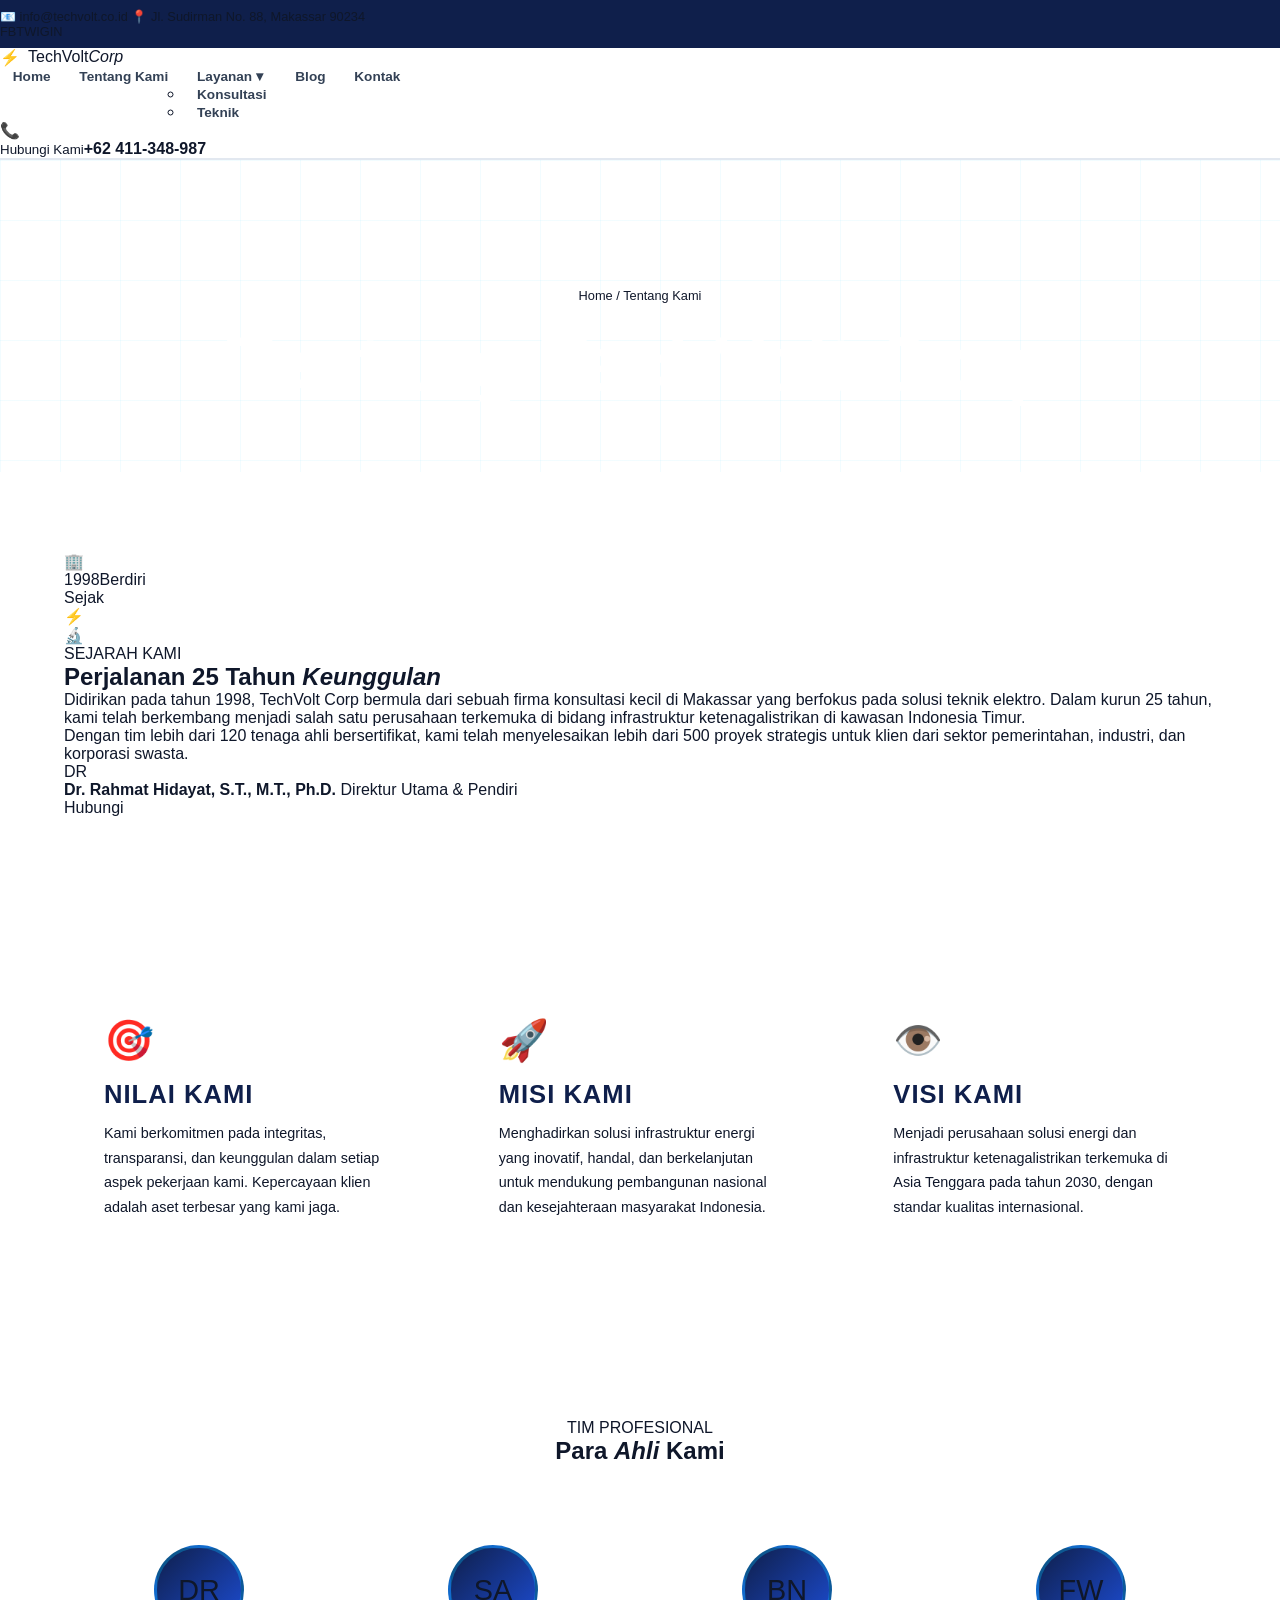
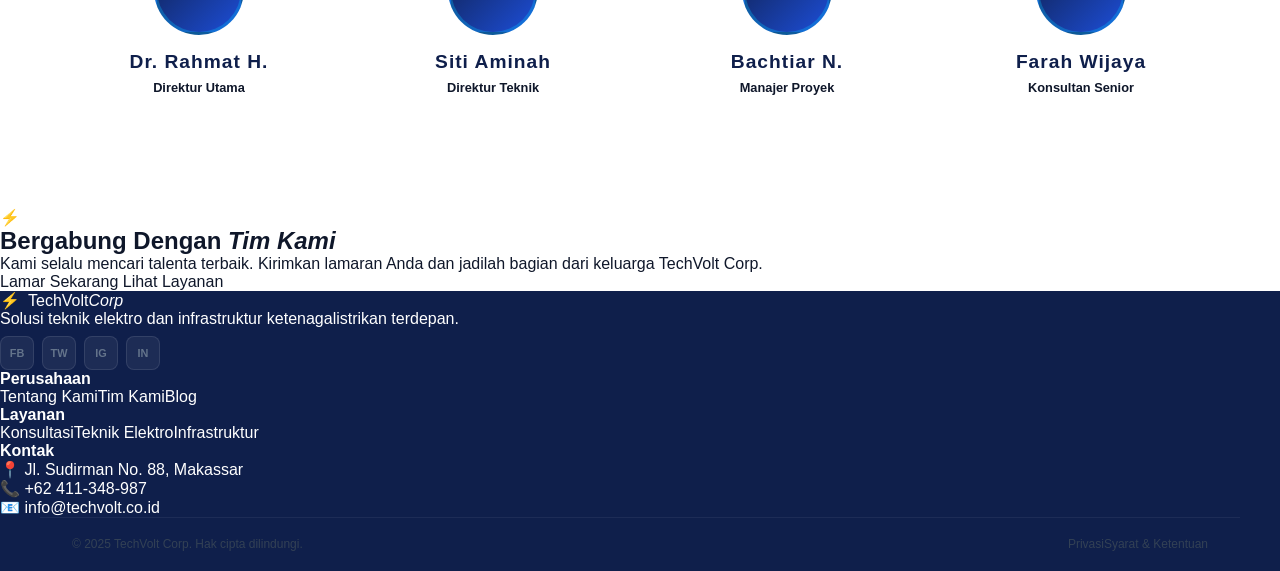
==== about.html @ 80d84a74 "Add files via upload" ====
<!DOCTYPE html>
<html lang="id">
<head>
  <meta charset="UTF-8" />
  <meta name="viewport" content="width=device-width, initial-scale=1.0"/>
  <title>Tentang Kami — TechVolt Corp</title>
  <link rel="stylesheet" href="style.css" />
  <link href="https://fonts.googleapis.com/css2?family=Plus+Jakarta+Sans:wght@300;400;500;600;700;800&family=Fraunces:ital,wght@0,600;0,700;0,800;1,700&display=swap"/>
  <style>
    .page-hero {
      background: linear-gradient(135deg, var(--navy), var(--dark-blue));
      padding: 8rem 4rem 4rem;
      text-align: center;
      position: relative;
      overflow: hidden;
    }
    .page-hero::before {
      content: '';
      position: absolute; inset: 0;
      background-image: linear-gradient(rgba(0,200,255,0.05) 1px, transparent 1px),
                        linear-gradient(90deg, rgba(0,200,255,0.05) 1px, transparent 1px);
      background-size: 60px 60px;
    }
    .breadcrumb {
      font-family: var(--font-text);
      font-size: 0.8rem;
      color: var(--gray);
      margin-bottom: 1rem;
      position: relative;
    }
    .breadcrumb a { color: var(--cyan); }
    .page-hero h1 {
      font-family: var(--font-display);
      font-size: clamp(3rem, 6vw, 5rem);
      color: var(--white);
      position: relative;
    }
    .page-hero h1 em { color: var(--cyan); font-style: normal; }

    .vision-mission {
      display: grid;
      grid-template-columns: repeat(3, 1fr);
      gap: 2rem;
      padding: 5rem 4rem;
      background: var(--light);
    }
    .vm-card {
      background: var(--white);
      border-radius: 16px;
      padding: 2.5rem;
      border-top: 4px solid var(--cyan);
      transition: transform 0.3s, box-shadow 0.3s;
    }
    .vm-card:hover { transform: translateY(-5px); box-shadow: 0 15px 40px rgba(0,0,0,0.08); }
    .vm-card:nth-child(2) { border-top-color: var(--gold); }
    .vm-card:nth-child(3) { border-top-color: var(--blue-mid); }
    .vm-card .vm-icon { font-size: 2.5rem; margin-bottom: 1rem; display: block; }
    .vm-card h3 {
      font-family: var(--font-display);
      font-size: 1.6rem;
      color: var(--navy);
      letter-spacing: 1px;
      margin-bottom: 0.8rem;
    }
    .vm-card p {
      font-family: var(--font-text);
      font-size: 0.9rem;
      color: var(--dark-gray);
      line-height: 1.7;
    }

    .team-section {
      padding: 5rem 4rem;
      background: var(--white);
      text-align: center;
    }
    .team-grid {
      display: grid;
      grid-template-columns: repeat(4, 1fr);
      gap: 1.5rem;
      margin-top: 3rem;
    }
    .team-card {
      background: var(--light);
      border-radius: 16px;
      padding: 2rem 1.5rem;
      transition: transform 0.3s, box-shadow 0.3s;
    }
    .team-card:hover { transform: translateY(-5px); box-shadow: 0 15px 30px rgba(0,0,0,0.08); }
    .team-photo {
      width: 90px; height: 90px;
      border-radius: 50%;
      background: linear-gradient(135deg, var(--navy), var(--blue));
      display: flex; align-items: center; justify-content: center;
      font-family: var(--font-display);
      font-size: 1.8rem;
      color: var(--cyan);
      margin: 0 auto 1rem;
      border: 3px solid rgba(0,200,255,0.3);
    }
    .team-card h4 {
      font-family: var(--font-display);
      font-size: 1.2rem;
      color: var(--navy);
      letter-spacing: 1px;
      margin-bottom: 0.3rem;
    }
    .team-card span {
      font-family: var(--font-text);
      font-size: 0.8rem;
      color: var(--cyan);
      font-weight: 600;
    }

    @media (max-width: 768px) {
      .vision-mission { grid-template-columns: 1fr; padding: 3rem 1.5rem; }
      .team-grid { grid-template-columns: repeat(2, 1fr); }
      .page-hero { padding: 6rem 1.5rem 3rem; }
    }
  </style>
</head>
<body>
  <div class="topbar">
    <span>📧 info@techvolt.co.id</span>
    <span>📍 Jl. Sudirman No. 88, Makassar 90234</span>
    <div class="topbar-social"><a href="#">FB</a><a href="#">TW</a><a href="#">IG</a><a href="#">IN</a></div>
  </div>

  <nav class="navbar" id="navbar">
    <a href="index.html" class="logo"><div class="logo-icon">⚡</div><span>TechVolt<em>Corp</em></span></a>
    <ul class="nav-links">
      <li><a href="index.html">Home</a></li>
      <li><a href="about.html" class="active">Tentang Kami</a></li>
      <li class="has-dropdown"><a href="services.html">Layanan ▾</a>
        <ul class="dropdown">
          <li><a href="services.html#consulting">Konsultasi</a></li>
          <li><a href="services.html#engineering">Teknik</a></li>
        </ul>
      </li>
      <li><a href="blog.html">Blog</a></li>
      <li><a href="contact.html">Kontak</a></li>
    </ul>
    <a href="contact.html" class="nav-cta"><span class="cta-icon">📞</span><div><small>Hubungi Kami</small><strong>+62 411-348-987</strong></div></a>
    <button class="hamburger" id="hamburger">☰</button>
  </nav>
  <div class="mobile-menu" id="mobileMenu">
    <a href="index.html">Home</a><a href="about.html">Tentang Kami</a>
    <a href="services.html">Layanan</a><a href="blog.html">Blog</a><a href="contact.html">Kontak</a>
  </div>

  <section class="page-hero">
    <div class="breadcrumb"><a href="index.html">Home</a> / Tentang Kami</div>
    <h1>Tentang <em>TechVolt Corp</em></h1>
  </section>

  <section class="about" style="padding: 5rem 4rem;">
    <div class="about-images">
      <div class="img-stack">
        <div class="img-block img-main"><div class="img-overlay"></div><div class="img-inner">🏢</div>
          <div class="img-badge"><span class="badge-num">1998</span><span class="badge-text">Berdiri<br>Sejak</span></div>
        </div>
        <div class="img-block img-side1"><div class="img-inner">⚡</div></div>
        <div class="img-block img-side2"><div class="img-inner">🔬</div></div>
      </div>
    </div>
    <div class="about-content">
      <div class="section-label">SEJARAH KAMI</div>
      <h2 class="section-title">Perjalanan 25 Tahun <em>Keunggulan</em></h2>
      <p class="section-desc">
        Didirikan pada tahun 1998, TechVolt Corp bermula dari sebuah firma konsultasi kecil di Makassar yang 
        berfokus pada solusi teknik elektro. Dalam kurun 25 tahun, kami telah berkembang menjadi salah satu 
        perusahaan terkemuka di bidang infrastruktur ketenagalistrikan di kawasan Indonesia Timur.
      </p>
      <p class="section-desc">
        Dengan tim lebih dari 120 tenaga ahli bersertifikat, kami telah menyelesaikan lebih dari 500 proyek 
        strategis untuk klien dari sektor pemerintahan, industri, dan korporasi swasta.
      </p>
      <div class="about-founder">
        <div class="founder-avatar">DR</div>
        <div class="founder-info">
          <strong>Dr. Rahmat Hidayat, S.T., M.T., Ph.D.</strong>
          <span>Direktur Utama & Pendiri</span>
        </div>
        <a href="contact.html" class="btn-primary sm">Hubungi</a>
      </div>
    </div>
  </section>

  <section id="values" class="vision-mission">
    <div class="vm-card">
      <span class="vm-icon">🎯</span>
      <h3>NILAI KAMI</h3>
      <p>Kami berkomitmen pada integritas, transparansi, dan keunggulan dalam setiap aspek pekerjaan kami. Kepercayaan klien adalah aset terbesar yang kami jaga.</p>
    </div>
    <div id="mission" class="vm-card">
      <span class="vm-icon">🚀</span>
      <h3>MISI KAMI</h3>
      <p>Menghadirkan solusi infrastruktur energi yang inovatif, handal, dan berkelanjutan untuk mendukung pembangunan nasional dan kesejahteraan masyarakat Indonesia.</p>
    </div>
    <div id="vision" class="vm-card">
      <span class="vm-icon">👁️</span>
      <h3>VISI KAMI</h3>
      <p>Menjadi perusahaan solusi energi dan infrastruktur ketenagalistrikan terkemuka di Asia Tenggara pada tahun 2030, dengan standar kualitas internasional.</p>
    </div>
  </section>

  <section id="team" class="team-section">
    <div class="section-label">TIM PROFESIONAL</div>
    <h2 class="section-title">Para <em>Ahli</em> Kami</h2>
    <div class="team-grid">
      <div class="team-card"><div class="team-photo">DR</div><h4>Dr. Rahmat H.</h4><span>Direktur Utama</span></div>
      <div class="team-card"><div class="team-photo">SA</div><h4>Siti Aminah</h4><span>Direktur Teknik</span></div>
      <div class="team-card"><div class="team-photo">BN</div><h4>Bachtiar N.</h4><span>Manajer Proyek</span></div>
      <div class="team-card"><div class="team-photo">FW</div><h4>Farah Wijaya</h4><span>Konsultan Senior</span></div>
    </div>
  </section>

  <section class="cta-section">
    <div class="cta-deco">⚡</div>
    <div class="cta-content">
      <h2>Bergabung Dengan <em>Tim Kami</em></h2>
      <p>Kami selalu mencari talenta terbaik. Kirimkan lamaran Anda dan jadilah bagian dari keluarga TechVolt Corp.</p>
      <div class="cta-actions">
        <a href="contact.html" class="btn-primary lg">Lamar Sekarang</a>
        <a href="services.html" class="btn-outline light">Lihat Layanan</a>
      </div>
    </div>
  </section>

  <footer class="footer">
    <div class="footer-top">
      <div class="footer-brand">
        <a href="index.html" class="logo"><div class="logo-icon">⚡</div><span>TechVolt<em>Corp</em></span></a>
        <p>Solusi teknik elektro dan infrastruktur ketenagalistrikan terdepan.</p>
        <div class="footer-socials"><a href="#">FB</a><a href="#">TW</a><a href="#">IG</a><a href="#">IN</a></div>
      </div>
      <div class="footer-links"><h4>Perusahaan</h4><a href="about.html">Tentang Kami</a><a href="about.html#team">Tim Kami</a><a href="blog.html">Blog</a></div>
      <div class="footer-links"><h4>Layanan</h4><a href="services.html#consulting">Konsultasi</a><a href="services.html#engineering">Teknik Elektro</a><a href="services.html#infrastructure">Infrastruktur</a></div>
      <div class="footer-contact-info"><h4>Kontak</h4><p>📍 Jl. Sudirman No. 88, Makassar</p><p>📞 +62 411-348-987</p><p>📧 info@techvolt.co.id</p></div>
    </div>
    <div class="footer-bottom">
      <span>© 2025 TechVolt Corp. Hak cipta dilindungi.</span>
      <div class="footer-bottom-links"><a href="#">Privasi</a><a href="#">Syarat & Ketentuan</a></div>
    </div>
  </footer>
  <script src="script.js"></script>
</body>
</html>
---- style.css ----
/* ─────────────────────────────────────────────
   TECHVOLT CORP v2 — White + Blue Modern Design
   Palette:
   - White:       #FFFFFF
   - Off-white:   #F8FAFF
   - Light blue:  #EFF6FF
   - Blue mid:    #DBEAFE
   - Blue main:   #1D4ED8
   - Blue dark:   #1E3A8A
   - Navy:        #0F1F4B
   - Accent cyan: #0EA5E9
   - Text dark:   #0F172A
   - Text gray:   #64748B
───────────────────────────────────────────── */

:root {
  --white:       #FFFFFF;
  --off-white:   #F8FAFF;
  --blue-pale:   #EFF6FF;
  --blue-light:  #DBEAFE;
  --blue:        #1D4ED8;
  --blue-dark:   #1E3A8A;
  --navy:        #0F1F4B;
  --accent:      #0EA5E9;
  --red:         #DC2626;
  --text:        #0F172A;
  --text-mid:    #334155;
  --text-gray:   #64748B;
  --border:      #E2E8F0;

  --font-head: 'Fraunces', serif;
  --font-body: 'Plus Jakarta Sans', sans-serif;

  --radius:  12px;
  --radius-lg: 20px;
  --shadow:  0 4px 24px rgba(15,31,75,0.08);
  --shadow-lg: 0 12px 48px rgba(15,31,75,0.14);
}

*, *::before, *::after { margin:0; padding:0; box-sizing:border-box; }
html { scroll-behavior: smooth; font-size: 16px; }
body { font-family: var(--font-body); background: var(--white); color: var(--text); overflow-x:hidden; }
a { text-decoration:none; color:inherit; }
img { max-width:100%; display:block; }

/* ── TOPBAR ────────────────────────────────── */
.topbar {
  background: var(--navy);
  padding: 0.55rem 0;
  font-size: 0.8rem;
}
.topbar-inner {
  max-width: 1200px;
  margin: 0 auto;
  padding: 0 2rem;
  display: flex;
  align-items: center;
  justify-content: space-between;
}
.topbar-contacts { display:flex; gap:2rem; }
.topbar-link {
  color: #94A3B8;
  display:flex; align-items:center; gap:0.4rem;
  font-family: var(--font-body);
  transition: color .2s;
}
.topbar-link:hover { color:white; }
.topbar-icon { font-size:0.8rem; }
.topbar-city { color:#475569; font-size:.72rem; }
.topbar-cta {
  background: var(--blue);
  color: white;
  font-size: 0.72rem;
  font-weight: 700;
  letter-spacing: 1px;
  padding: 0.4rem 1rem;
  border-radius: 4px;
  transition: background .2s;
}
.topbar-cta:hover { background: var(--accent); }

/* ── NAVBAR ────────────────────────────────── */
.navbar {
  position: sticky;
  top: 0;
  z-index: 1000;
  background: var(--white);
  border-bottom: 2px solid var(--border);
  transition: box-shadow .3s;
}
.navbar.scrolled { box-shadow: 0 2px 20px rgba(15,31,75,0.1); }
.nav-inner {
  max-width: 1200px;
  margin: 0 auto;
  padding: 0 2rem;
  height: 68px;
  display: flex;
  align-items: center;
  gap: 2rem;
}

.logo {
  display:flex; align-items:center; gap:0.5rem;
  flex-shrink: 0;
}
.logo-bolt {
  width: 34px; height: 34px;
  background: var(--blue);
  border-radius: 8px;
  display:flex; align-items:center; justify-content:center;
  font-size: 1rem;
  color: white;
}
.logo-text {
  font-family: var(--font-body);
  font-weight: 800;
  font-size: 1.05rem;
  letter-spacing: 0.5px;
  color: var(--navy);
  line-height: 1;
}
.logo-text span { color: var(--blue); display:block; font-size:.7rem; letter-spacing:2px; }

.nav-links {
  list-style:none;
  display:flex;
  gap:0.2rem;
  flex:1;
}
.nav-links a {
  font-size: 0.85rem;
  font-weight: 600;
  color: var(--text-mid);
  padding: 0.5rem 0.8rem;
  border-radius: 6px;
  transition: color .2s, background .2s;
  white-space: nowrap;
}
.nav-links a:hover { color: var(--blue); background: var(--blue-pale); }

.nav-contact-btn {
  display:flex; align-items:center; gap:0.5rem;
  background: var(--blue);
  color: white !important;
  font-size: 0.8rem;
  font-weight: 700;
  letter-spacing: 0.5px;
  padding: 0.65rem 1.3rem;
  border-radius: var(--radius);
  transition: background .2s, transform .2s;
  white-space: nowrap;
}
.nav-contact-btn:hover { background: var(--blue-dark); transform: translateY(-1px); }
.nav-arrow { font-size:1rem; }

.hamburger {
  display:none;
  flex-direction:column;
  gap:5px;
  background:none; border:none; cursor:pointer;
  padding:4px;
  margin-left:auto;
}
.hamburger span {
  display:block; width:24px; height:2px;
  background: var(--navy); border-radius:2px;
  transition: .3s;
}

.mobile-menu {
  display:none;
  flex-direction:column;
  background: var(--white);
  border-bottom: 2px solid var(--border);
  position: sticky; top: 68px; z-index:999;
}
.mobile-menu.open { display:flex; }
.mobile-menu a {
  padding:.85rem 2rem;
  font-size:.95rem; font-weight:600; color:var(--text-mid);
  border-bottom:1px solid var(--border);
}
.mobile-menu a:hover { color:var(--blue); background:var(--blue-pale); }

/* ── BUTTONS ───────────────────────────────── */
.btn-solid {
  display:inline-flex; align-items:center; gap:.5rem;
  background: var(--blue);
  color: white;
  font-family: var(--font-body);
  font-size: .85rem;
  font-weight: 700;
  letter-spacing: .5px;
  padding: .8rem 1.6rem;
  border-radius: var(--radius);
  transition: background .2s, transform .2s, box-shadow .2s;
}
.btn-solid:hover { background: var(--blue-dark); transform:translateY(-2px); box-shadow: 0 6px 20px rgba(29,78,216,.3); color:white; }
.btn-ghost {
  display:inline-flex; align-items:center; gap:.5rem;
  border: 2px solid var(--border);
  color: var(--text-mid);
  font-size: .85rem;
  font-weight: 700;
  letter-spacing: .5px;
  padding: .75rem 1.5rem;
  border-radius: var(--radius);
  transition: border-color .2s, color .2s;
}
.btn-ghost:hover { border-color: var(--blue); color: var(--blue); }
.btn-white {
  display:inline-flex; align-items:center; gap:.5rem;
  background: white;
  color: var(--blue);
  font-size: .85rem;
  font-weight: 700;
  letter-spacing: .5px;
  padding: .8rem 1.6rem;
  border-radius: var(--radius);
  transition: transform .2s, box-shadow .2s;
}
.btn-white:hover { transform:translateY(-2px); box-shadow:0 6px 20px rgba(0,0,0,.15); }
.btn-white.sm { padding: .65rem 1.2rem; font-size:.8rem; }

/* ── HERO ──────────────────────────────────── */
.hero {
  max-width: 1200px;
  margin: 0 auto;
  padding: 5rem 2rem 4rem;
  display: flex;
  align-items: center;
  gap: 4rem;
  position: relative;
}

.hero-left { flex: 1; }

.hero-tag {
  display: inline-flex;
  align-items:center; gap:.6rem;
  font-size: .78rem;
  font-weight: 600;
  color: var(--blue);
  background: var(--blue-pale);
  border: 1px solid var(--blue-light);
  padding: .4rem 1rem;
  border-radius: 50px;
  margin-bottom: 1.5rem;
  letter-spacing: .5px;
}
.tag-dot {
  width:7px; height:7px;
  background: var(--accent);
  border-radius:50%;
  animation: blink 1.5s infinite;
}
@keyframes blink { 0%,100%{opacity:1} 50%{opacity:.3} }

.hero-title {
  font-family: var(--font-head);
  font-size: clamp(2.8rem, 5vw, 4.2rem);
  line-height: 1.1;
  color: var(--navy);
  margin-bottom: 1.4rem;
  font-weight: 700;
}
.hero-title em { color: var(--blue); font-style: normal; }

.hero-sub {
  font-size: .97rem;
  line-height: 1.75;
  color: var(--text-gray);
  max-width: 480px;
  margin-bottom: 2.2rem;
}

.hero-btns { display:flex; gap:1rem; flex-wrap:wrap; margin-bottom:3rem; }

/* floating badges */
.hero-badge-1 {
  display:inline-flex; align-items:center; gap:.6rem;
  background: var(--navy);
  color:white;
  font-size:.82rem; font-weight:600;
  padding:.6rem 1.2rem;
  border-radius:50px;
  position:relative;
  margin-right:1rem;
}
.badge-pulse {
  width:8px;height:8px;
  background:var(--accent); border-radius:50%;
  animation: blink 1.2s infinite;
}
.badge-label { white-space:nowrap; }

.hero-badge-2 {
  display:inline-flex; align-items:center; gap:.8rem;
  background: white;
  border:1px solid var(--border);
  border-radius:50px;
  padding:.5rem 1.2rem;
  box-shadow: var(--shadow);
  vertical-align:middle;
}
.review-stars { color: #F59E0B; font-size:.95rem; letter-spacing:1px; }
.review-info strong { display:block; font-size:.82rem; color:var(--text); }
.review-info span { font-size:.7rem; color:var(--text-gray); }
.google-g {
  width:28px;height:28px;
  background:var(--blue);
  color:white;
  border-radius:50%;
  display:flex; align-items:center; justify-content:center;
  font-size:.85rem; font-weight:800;
}

/* hero right */
.hero-right {
  flex: 0 0 400px;
  position: relative;
  height: 420px;
}
.hero-img-wrap {
  position:absolute; top:50%;left:50%;
  transform:translate(-50%,-50%);
  z-index:2;
}
.hero-img-bg {
  width:280px; height:320px;
  background: linear-gradient(140deg, var(--blue-light), var(--blue-pale));
  border-radius: 30px 30px 80px 30px;
  border: 2px solid var(--blue-light);
}
.hero-img-card {
  position:absolute; bottom:-20px; right:-30px;
  background:white;
  border:1px solid var(--border);
  border-radius:var(--radius);
  padding:.8rem 1.2rem;
  display:flex; align-items:center; gap:.6rem;
  box-shadow: var(--shadow);
  font-size:.82rem; font-weight:600; color:var(--text);
}
.hero-worker-icon { font-size:1.6rem; }
.hero-img-label { white-space:nowrap; }

.hero-deco-ring {
  position:absolute; border-radius:50%;
  border:2px dashed;
}
.r1 {
  width:380px;height:380px;
  top:50%;left:50%;transform:translate(-50%,-50%);
  border-color:rgba(29,78,216,.08);
  animation:spin 30s linear infinite;
}
.r2 {
  width:480px;height:480px;
  top:50%;left:50%;transform:translate(-50%,-50%);
  border-color:rgba(14,165,233,.05);
  animation:spin 50s linear infinite reverse;
}
@keyframes spin {
  from{transform:translate(-50%,-50%) rotate(0deg)}
  to{transform:translate(-50%,-50%) rotate(360deg)}
}

/* ── SERVICES ROW ───────────────────────────── */
.services-row {
  background: var(--navy);
  padding: 0;
  overflow-x: auto;
}
.services-row-inner {
  max-width: 1200px;
  margin: 0 auto;
  padding: 0 2rem;
  display: flex;
  gap: 0;
}
.svc-chip {
  display:flex; align-items:center; gap:.7rem;
  padding: 1.2rem 1.5rem;
  border-right: 1px solid rgba(255,255,255,.07);
  flex-shrink:0;
  transition: background .2s;
  cursor:pointer;
}
.svc-chip:hover { background: rgba(255,255,255,.06); }
.svc-chip.active { background: var(--blue); }
.svc-chip:first-child { border-left:none; }
.svc-ic { font-size:1.4rem; }
.svc-chip strong { display:block; font-size:.82rem; color:white; white-space:nowrap; }
.svc-chip small { display:block; font-size:.68rem; color:rgba(255,255,255,.45); letter-spacing:.5px; margin-top:1px; }

/* ── ABOUT SPLIT ────────────────────────────── */
.about-split {
  max-width: 1200px;
  margin: 0 auto;
  padding: 6rem 2rem;
  display:flex; gap:5rem; align-items:center;
}

.about-img-col { flex:0 0 440px; position:relative; height:400px; }
.about-img-main {
  width:300px; height:340px;
  background: linear-gradient(140deg, var(--blue-pale), var(--blue-light));
  border-radius: 20px 20px 70px 20px;
  border: 2px solid var(--blue-light);
  position:absolute; left:0; top:0;
  display:flex; align-items:center; justify-content:center;
  overflow:hidden;
}
.about-img-icon { font-size:5rem; opacity:.4; }
.about-img-icon.sm { font-size:3rem; }
.about-badge-bottom {
  position:absolute; bottom:20px; left:20px;
  background: var(--blue);
  border-radius: var(--radius);
  padding:.8rem 1.1rem;
  display:flex; align-items:center; gap:.5rem;
  color:white;
}
.ab-num {
  font-family: var(--font-head);
  font-size:2.2rem; line-height:1; font-weight:700;
}
.ab-text { font-size:.7rem; line-height:1.4; font-weight:600; }
.about-img-side {
  width:190px; height:180px;
  background: var(--navy);
  border-radius: var(--radius-lg);
  position:absolute; right:0; top:50px;
  display:flex; align-items:center; justify-content:center;
  border:2px solid rgba(29,78,216,.2);
}

.about-text-col { flex:1; }
.eyebrow {
  font-size:.72rem; font-weight:700; letter-spacing:2px;
  color: var(--blue);
  margin-bottom:.8rem;
  text-transform:uppercase;
}
.about-text-col h2 {
  font-family: var(--font-head);
  font-size: clamp(1.8rem, 3vw, 2.6rem);
  color: var(--navy);
  line-height:1.15;
  margin-bottom:1.2rem;
  font-weight:700;
}
.about-text-col h2 em { color:var(--blue); font-style:normal; }
.body-text {
  font-size:.95rem; line-height:1.75; color:var(--text-gray);
  margin-bottom:1.8rem;
}
.body-text.sm { font-size:.88rem; }

.checklist { display:flex; flex-direction:column; gap:.7rem; margin-bottom:2rem; }
.check-item {
  display:flex; align-items:center; gap:.7rem;
  font-size:.88rem; color:var(--text-mid); font-weight:500;
}
.chk {
  width:22px;height:22px;
  background:var(--blue-pale); border:2px solid var(--blue-light);
  color:var(--blue); border-radius:50%;
  display:flex;align-items:center;justify-content:center;
  font-size:.75rem; font-weight:700; flex-shrink:0;
}

.about-stat-row {
  display:flex; gap:2rem; margin-bottom:2rem;
  padding:1.2rem 0; border-top:1px solid var(--border); border-bottom:1px solid var(--border);
}
.a-stat strong {
  display:block;
  font-family:var(--font-head);
  font-size:2rem; color:var(--blue); font-weight:700; line-height:1;
}
.a-stat span { font-size:.75rem; color:var(--text-gray); font-weight:500; }

/* ── REVIEWS ────────────────────────────────── */
.reviews-section {
  background: var(--off-white);
  border-top:1px solid var(--border);
  border-bottom:1px solid var(--border);
  padding: 5rem 2rem;
}
.reviews-header {
  max-width:1200px; margin:0 auto 3rem;
  display:flex; align-items:center; justify-content:space-between; gap:2rem; flex-wrap:wrap;
}
.reviews-left h2 {
  font-family:var(--font-head);
  font-size:clamp(1.8rem,3vw,2.5rem);
  color:var(--navy); font-weight:700; line-height:1.2;
}
.reviews-left h2 em { color:var(--blue); font-style:normal; }
.reviews-google {
  display:flex; align-items:center; gap:1rem;
  background:white; border:1px solid var(--border);
  border-radius:var(--radius); padding:1rem 1.4rem;
  box-shadow:var(--shadow);
}
/* Google logo colors */
.google-logo { font-size:1.6rem; font-weight:700; letter-spacing:0; }
.g-b{color:#4285F4}.g-r{color:#DB4437}.g-y{color:#F4B400}.g-g{color:#0F9D58}
.google-rating strong { display:block; font-size:.9rem; color:var(--text); }
.google-rating span { font-size:.75rem; color:var(--text-gray); line-height:1.4; }

.reviews-body {
  max-width:1200px; margin:0 auto;
  display:grid; grid-template-columns:220px 1fr; gap:2rem;
}
.reviews-list { display:flex; flex-direction:column; gap:.6rem; }
.review-pill {
  display:flex; align-items:center; gap:.8rem;
  padding:.85rem 1rem;
  border:1px solid var(--border);
  border-radius:var(--radius);
  background:white;
  cursor:pointer;
  transition:border-color .2s, box-shadow .2s;
}
.review-pill:hover { border-color:var(--blue); }
.review-pill.active { border-color:var(--blue); box-shadow:0 0 0 3px rgba(29,78,216,.1); }
.rev-avatar {
  width:36px;height:36px; border-radius:50%;
  display:flex;align-items:center;justify-content:center;
  color:white; font-size:.75rem; font-weight:700; flex-shrink:0;
}
.review-pill strong { display:block; font-size:.82rem; color:var(--text); }
.review-pill span { font-size:.68rem; color:var(--text-gray); }

.review-main {
  background:white; border:1px solid var(--border);
  border-radius:var(--radius-lg); padding:2.5rem;
  box-shadow:var(--shadow);
}
.rev-stars { color:#F59E0B; font-size:1.2rem; letter-spacing:2px; margin-bottom:1rem; }
.review-main h3 {
  font-family:var(--font-head);
  font-size:1.6rem; color:var(--navy); margin-bottom:1.2rem; font-weight:700;
}
.review-main p { font-size:.9rem; line-height:1.75; color:var(--text-gray); margin-bottom:1.5rem; }
.rev-read {
  font-size:.8rem; font-weight:700; letter-spacing:1px;
  color:var(--blue); display:inline-flex; align-items:center; gap:.3rem;
  transition:gap .2s;
}
.rev-read:hover { gap:.6rem; }

/* ── EMPOWER BANNER ─────────────────────────── */
.empower-section {
  background: var(--navy);
  display:flex; align-items:stretch;
  overflow:hidden;
}
.empower-left {
  flex:1;
  padding:5rem 3rem 5rem 4rem;
  max-width: 600px;
}
.empower-left h2 {
  font-family:var(--font-head);
  font-size:clamp(2rem,3.5vw,3rem);
  color:white; line-height:1.15; margin-bottom:1.2rem; font-weight:700;
}
.empower-left h2 em { color:var(--accent); font-style:normal; }
.empower-left p { font-size:.92rem; line-height:1.7; color:#94A3B8; margin-bottom:2rem; }
.empower-right {
  flex:0 0 420px;
  background:linear-gradient(135deg, var(--blue-dark), var(--blue));
  display:flex; align-items:center; justify-content:center;
  position:relative; overflow:hidden;
}
.empower-img-wrap { text-align:center; position:relative; z-index:1; }
.empower-img-icon { font-size:8rem; display:block; margin-bottom:1rem; }
.empower-play {
  width:64px;height:64px;
  background:white; border-radius:50%;
  display:flex;align-items:center;justify-content:center;
  font-size:1.2rem; color:var(--blue);
  margin:0 auto;
  cursor:pointer;
  box-shadow:0 4px 20px rgba(0,0,0,.25);
  transition:transform .2s;
}
.empower-play:hover { transform:scale(1.1); }
.empower-right::before {
  content:'';position:absolute;
  width:300px;height:300px;
  background:rgba(255,255,255,.04);
  border-radius:50%;
  top:-80px;right:-80px;
}

/* ── AREAS ──────────────────────────────────── */
.areas-section {
  max-width:1200px; margin:0 auto; padding:6rem 2rem;
}
.areas-header {
  display:flex; gap:4rem; align-items:flex-start; margin-bottom:2.5rem; flex-wrap:wrap;
}
.areas-header-left { flex:0 0 360px; }
.areas-header-left h2 {
  font-family:var(--font-head);
  font-size:clamp(1.8rem,3vw,2.4rem);
  color:var(--navy); line-height:1.2; margin-bottom:1.2rem; font-weight:700;
}
.areas-header-left h2 em { color:var(--blue); font-style:normal; }
.areas-phones { display:flex; flex-direction:column; gap:.5rem; }
.area-phone {
  display:inline-flex; align-items:center; gap:.5rem;
  font-size:.85rem; font-weight:600; color:var(--text-mid);
  transition:color .2s;
}
.area-phone span { font-size:.72rem; color:var(--text-gray); }
.area-phone:hover { color:var(--blue); }
.areas-desc { font-size:.9rem; line-height:1.75; color:var(--text-gray); flex:1; padding-top:.4rem; }

.areas-cards { display:grid; grid-template-columns:1fr 1fr; gap:1.5rem; }
.area-card {
  background:var(--off-white); border:1px solid var(--border);
  border-radius:var(--radius-lg); padding:2.5rem;
  transition:transform .2s, box-shadow .2s;
}
.area-card:hover { transform:translateY(-4px); box-shadow:var(--shadow-lg); }
.area-card.blue { background:var(--navy); border-color:transparent; }
.area-card-tag {
  font-size:.7rem; font-weight:700; letter-spacing:2px;
  color:var(--blue); margin-bottom:1rem;
}
.area-card.blue .area-card-tag { color:var(--accent); }
.area-card h3 {
  font-family:var(--font-head);
  font-size:1.5rem; color:var(--navy); margin-bottom:.8rem; font-weight:700; line-height:1.2;
}
.area-card.blue h3 { color:white; }
.area-card p { font-size:.85rem; line-height:1.7; color:var(--text-gray); margin-bottom:1.8rem; }
.area-card.blue p { color:#94A3B8; }
.area-btn {
  display:inline-flex; align-items:center; gap:.5rem;
  background:var(--blue); color:white;
  font-size:.78rem; font-weight:700; letter-spacing:.5px;
  padding:.65rem 1.3rem; border-radius:var(--radius);
  transition:background .2s, transform .2s;
}
.area-btn:hover { background:var(--blue-dark); transform:translateY(-1px); color:white; }
.area-btn.white { background:white; color:var(--blue); }
.area-btn.white:hover { background:var(--blue-pale); }

/* ── THE WAY ────────────────────────────────── */
.way-section {
  background:var(--off-white);
  border-top:1px solid var(--border);
  border-bottom:1px solid var(--border);
  padding:5rem 2rem;
}
.way-section > * { max-width:1200px; }
.way-section { display:flex; gap:5rem; align-items:flex-start; max-width:1200px; margin:0 auto; }
/* re-scope */
.way-left { flex:0 0 280px; padding-top:.5rem; }
.way-left .eyebrow { margin-bottom:.6rem; }
.way-left h2 {
  font-family:var(--font-head);
  font-size:clamp(2rem,3vw,2.8rem);
  color:var(--navy); font-weight:700; line-height:1.15;
}
.way-left h2 em { color:var(--blue); font-style:normal; }
.way-steps { flex:1; display:flex; flex-direction:column; gap:0; }
.way-step {
  display:flex; gap:1.5rem; padding:2rem 0;
  border-bottom:1px solid var(--border);
  cursor:pointer;
  transition:background .15s;
}
.way-step:last-child { border-bottom:none; }
.step-num-wrap {
  flex-shrink:0;
}
.step-num {
  width:48px;height:48px;
  border:2px solid var(--border);
  border-radius:50%;
  display:flex;align-items:center;justify-content:center;
  font-family:var(--font-head);
  font-size:1.1rem; color:var(--text-gray); font-weight:700;
  transition:all .2s;
}
.way-step.active .step-num {
  background:var(--blue); border-color:var(--blue); color:white;
  box-shadow:0 4px 16px rgba(29,78,216,.35);
}
.step-content h3 {
  font-family:var(--font-head);
  font-size:1.3rem; color:var(--navy); font-weight:700; margin-bottom:.5rem;
  transition:color .2s;
}
.way-step.active .step-content h3 { color:var(--blue); }
.step-content p { font-size:.87rem; line-height:1.7; color:var(--text-gray); }

/* ── PROMO SECTION ──────────────────────────── */
.promo-section {
  background:var(--navy);
  overflow:hidden;
}
.promo-top {
  display:flex; align-items:center;
  padding:4rem 2rem;
  max-width:1200px; margin:0 auto;
  gap:3rem;
}
.promo-top-text { flex:1; }
.promo-top-text h2 {
  font-family:var(--font-head);
  font-size:clamp(2rem,3.5vw,3rem);
  color:white; line-height:1.15; margin-bottom:1rem; font-weight:700;
}
.promo-top-text h2 em { color:var(--accent); font-style:normal; }
.promo-top-text p { font-size:.9rem; line-height:1.7; color:#94A3B8; margin-bottom:1.8rem; }
.promo-img {
  flex:0 0 280px; height:200px;
  background:rgba(255,255,255,.05);
  border-radius:var(--radius-lg);
  display:flex;align-items:center;justify-content:center;
  border:1px solid rgba(255,255,255,.08);
}
.promo-img-icon { font-size:6rem; }

.promo-cards {
  display:grid; grid-template-columns:repeat(3,1fr); gap:1px;
  background:rgba(255,255,255,.08);
  border-top:1px solid rgba(255,255,255,.08);
}
.promo-card {
  background:var(--navy);
  padding:2rem;
  transition:background .2s;
}
.promo-card:hover { background:rgba(255,255,255,.04); }
.promo-card-label {
  font-size:.72rem; font-weight:700; letter-spacing:2px;
  color:#64748B; text-transform:uppercase; margin-bottom:.6rem;
}
.promo-disc {
  font-family:var(--font-head);
  font-size:2.4rem; color:var(--accent); font-weight:700; line-height:1;
  margin-bottom:.5rem;
}
.promo-disc span { font-size:.9rem; font-family:var(--font-body); color:#94A3B8; font-weight:500; }
.promo-card > p { font-size:.82rem; color:#64748B; margin-bottom:1.5rem; line-height:1.5; }
.promo-btn {
  display:inline-flex; align-items:center; gap:.4rem;
  background:var(--blue); color:white;
  font-size:.75rem; font-weight:700; letter-spacing:.5px;
  padding:.55rem 1.1rem; border-radius:6px;
  transition:background .2s;
}
.promo-btn:hover { background:var(--accent); color:white; }

/* ── PARTNERS ───────────────────────────────── */
.partners-section {
  padding:5rem 2rem;
  max-width:1200px; margin:0 auto;
  display:flex; align-items:center; gap:5rem;
  border-bottom:1px solid var(--border);
}
.partners-left { flex:0 0 280px; }
.partners-left h2 {
  font-family:var(--font-head);
  font-size:2.2rem; color:var(--navy); font-weight:700; line-height:1.1;
}
.partners-left h2 em { color:var(--blue); font-style:normal; }
.partners-left .eyebrow { margin-bottom:.6rem; }
.partners-left .body-text { margin-top:.8rem; margin-bottom:0; }
.partners-logos {
  flex:1; display:grid; grid-template-columns:repeat(3,1fr); gap:1rem;
}
.partner-logo {
  border:1px solid var(--border);
  border-radius:var(--radius);
  height:64px;
  display:flex;align-items:center;justify-content:center;
  font-weight:700; font-size:.9rem; color:var(--text-gray);
  background:var(--off-white);
  transition:border-color .2s, color .2s;
}
.partner-logo:hover { border-color:var(--blue); color:var(--blue); }

/* ── CAREERS ────────────────────────────────── */
.careers-section {
  max-width:1200px; margin:0 auto;
  padding:6rem 2rem;
  display:flex; gap:5rem; align-items:center;
}
.careers-img {
  flex:0 0 380px; height:320px;
  background:linear-gradient(140deg,var(--blue-pale),var(--blue-light));
  border-radius:var(--radius-lg);
  display:flex;align-items:center;justify-content:center;
  flex-direction:column; gap:1rem;
  position:relative; overflow:hidden;
  border:2px solid var(--blue-light);
}
.careers-img-icon { font-size:6rem; }
.careers-badge {
  background:var(--blue); color:white;
  font-size:.78rem; font-weight:600;
  padding:.5rem 1rem; border-radius:50px;
}
.careers-text { flex:1; }
.careers-text h2 {
  font-family:var(--font-head);
  font-size:clamp(1.8rem,3vw,2.6rem);
  color:var(--navy); font-weight:700; line-height:1.2; margin-bottom:1rem;
}
.careers-text h2 em { color:var(--blue); font-style:normal; }
.job-list { display:flex; flex-direction:column; gap:.6rem; margin-bottom:2rem; }
.job-item {
  padding:.75rem 1rem;
  background:var(--off-white);
  border:1px solid var(--border);
  border-radius:var(--radius);
  font-size:.87rem; font-weight:500; color:var(--text-mid);
  transition:border-color .2s, color .2s;
}
.job-item:hover { border-color:var(--blue); color:var(--blue); }

/* ── FOOTER ─────────────────────────────────── */
.footer { background:var(--navy); color:white; padding-top:0; }
.footer-top-bar {
  display:flex; align-items:center; justify-content:space-between;
  padding:1.5rem 2rem;
  max-width:1200px; margin:0 auto;
  border-bottom:1px solid rgba(255,255,255,.08);
}
.footer-book-btn {
  background:var(--blue); color:white;
  font-size:.8rem; font-weight:700; letter-spacing:1px;
  padding:.65rem 1.4rem; border-radius:var(--radius);
  transition:background .2s;
}
.footer-book-btn:hover { background:var(--accent); }
.footer-grid {
  display:grid; grid-template-columns:2fr 1fr 1fr 1fr 1fr;
  gap:3rem; padding:3rem 2rem;
  max-width:1200px; margin:0 auto;
}
.footer-col h4 {
  font-size:.78rem; font-weight:700; letter-spacing:2px;
  color:#94A3B8; text-transform:uppercase;
  margin-bottom:1rem;
}
.footer-col p {
  font-size:.82rem; color:#475569; line-height:1.7;
  margin-bottom:.4rem;
}
.footer-col.brand p { color:#64748B; font-size:.88rem; line-height:1.75; }
.footer-socials { display:flex; gap:.5rem; margin-top:.5rem; }
.footer-socials a {
  width:34px;height:34px;
  background:rgba(255,255,255,.06);
  border:1px solid rgba(255,255,255,.1);
  border-radius:8px;
  display:flex;align-items:center;justify-content:center;
  font-size:.68rem; font-weight:700; color:#64748B;
  transition:background .2s, color .2s;
}
.footer-socials a:hover { background:var(--blue); color:white; border-color:var(--blue); }
.footer-bottom {
  display:flex; justify-content:space-between; align-items:center;
  padding:1.2rem 2rem;
  max-width:1200px; margin:0 auto;
  border-top:1px solid rgba(255,255,255,.06);
  font-size:.75rem; color:#334155;
  flex-wrap:wrap; gap:.5rem;
}
.footer-links-row { display:flex; gap:1.5rem; }
.footer-links-row a { color:#334155; transition:color .2s; }
.footer-links-row a:hover { color:#94A3B8; }

/* ── SCROLL REVEAL ──────────────────────────── */
.reveal {
  opacity:0; transform:translateY(24px);
  transition:opacity .65s ease, transform .65s ease;
}
.reveal.visible { opacity:1; transform:none; }

/* ── RESPONSIVE ─────────────────────────────── */
@media (max-width:1100px) {
  .hero { flex-direction:column; padding:3rem 2rem; }
  .hero-right { display:none; }
  .about-split { flex-direction:column; }
  .about-img-col { flex:none; width:100%; }
  .way-section { flex-direction:column; gap:2rem; }
  .way-left { flex:none; }
  .partners-section { flex-direction:column; gap:2rem; }
  .empower-section { flex-direction:column; }
  .empower-right { flex:none; width:100%; height:240px; }
  .careers-section { flex-direction:column; }
  .careers-img { flex:none; width:100%; }
  .footer-grid { grid-template-columns:1fr 1fr; gap:2rem; }
}
@media (max-width:768px) {
  .topbar-contacts { gap:1rem; }
  .nav-links, .nav-actions { display:none; }
  .hamburger { display:flex; }
  .services-row-inner { gap:0; }
  .about-split { padding:3rem 1.5rem; }
  .reviews-body { grid-template-columns:1fr; }
  .areas-cards { grid-template-columns:1fr; }
  .promo-cards { grid-template-columns:1fr; }
  .promo-top { flex-direction:column; }
  .promo-img { display:none; }
  .partners-logos { grid-template-columns:repeat(2,1fr); }
  .footer-grid { grid-template-columns:1fr 1fr; padding:2rem 1.5rem; }
  .footer-bottom { flex-direction:column; text-align:center; }
  .areas-header { flex-direction:column; gap:1.5rem; }
  .areas-header-left { flex:none; }
}
@media (max-width:480px) {
  .topbar-contacts { display:none; }
  .hero-btns { flex-direction:column; }
  .footer-grid { grid-template-columns:1fr; }
}
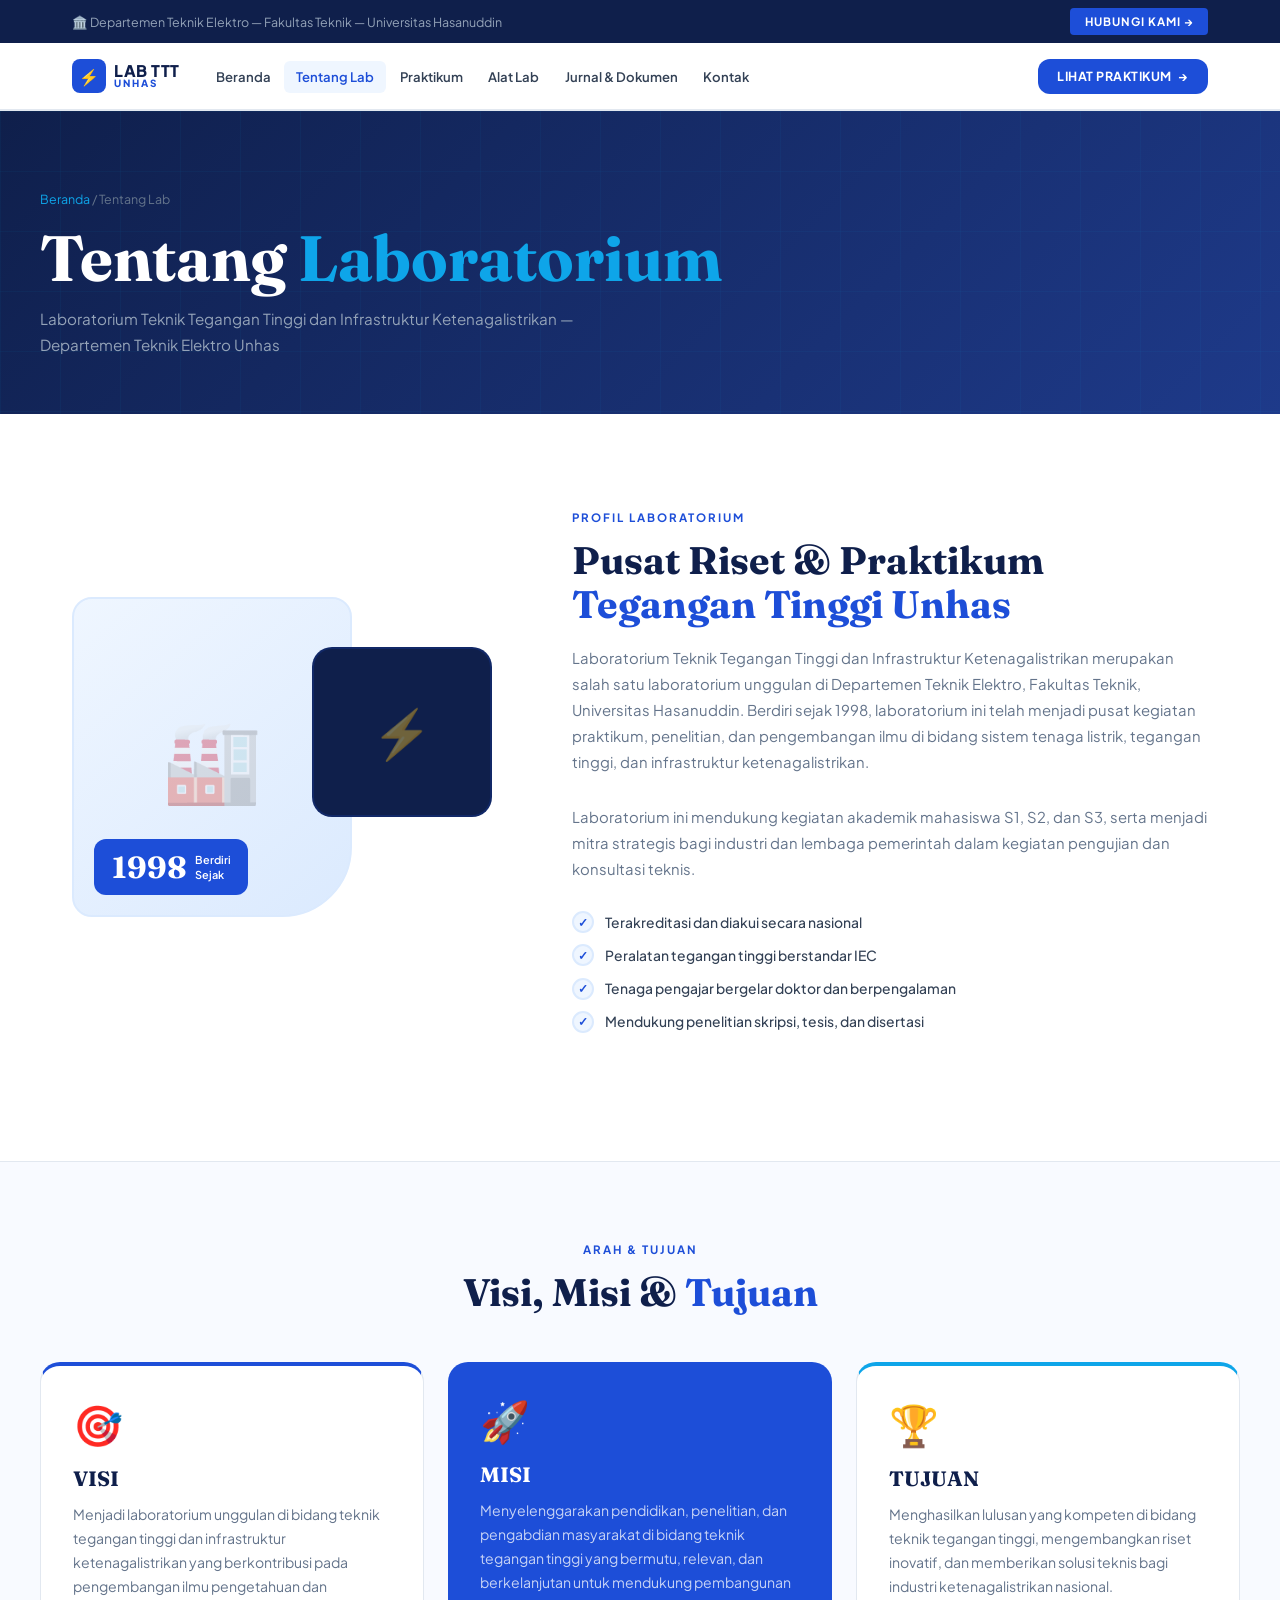
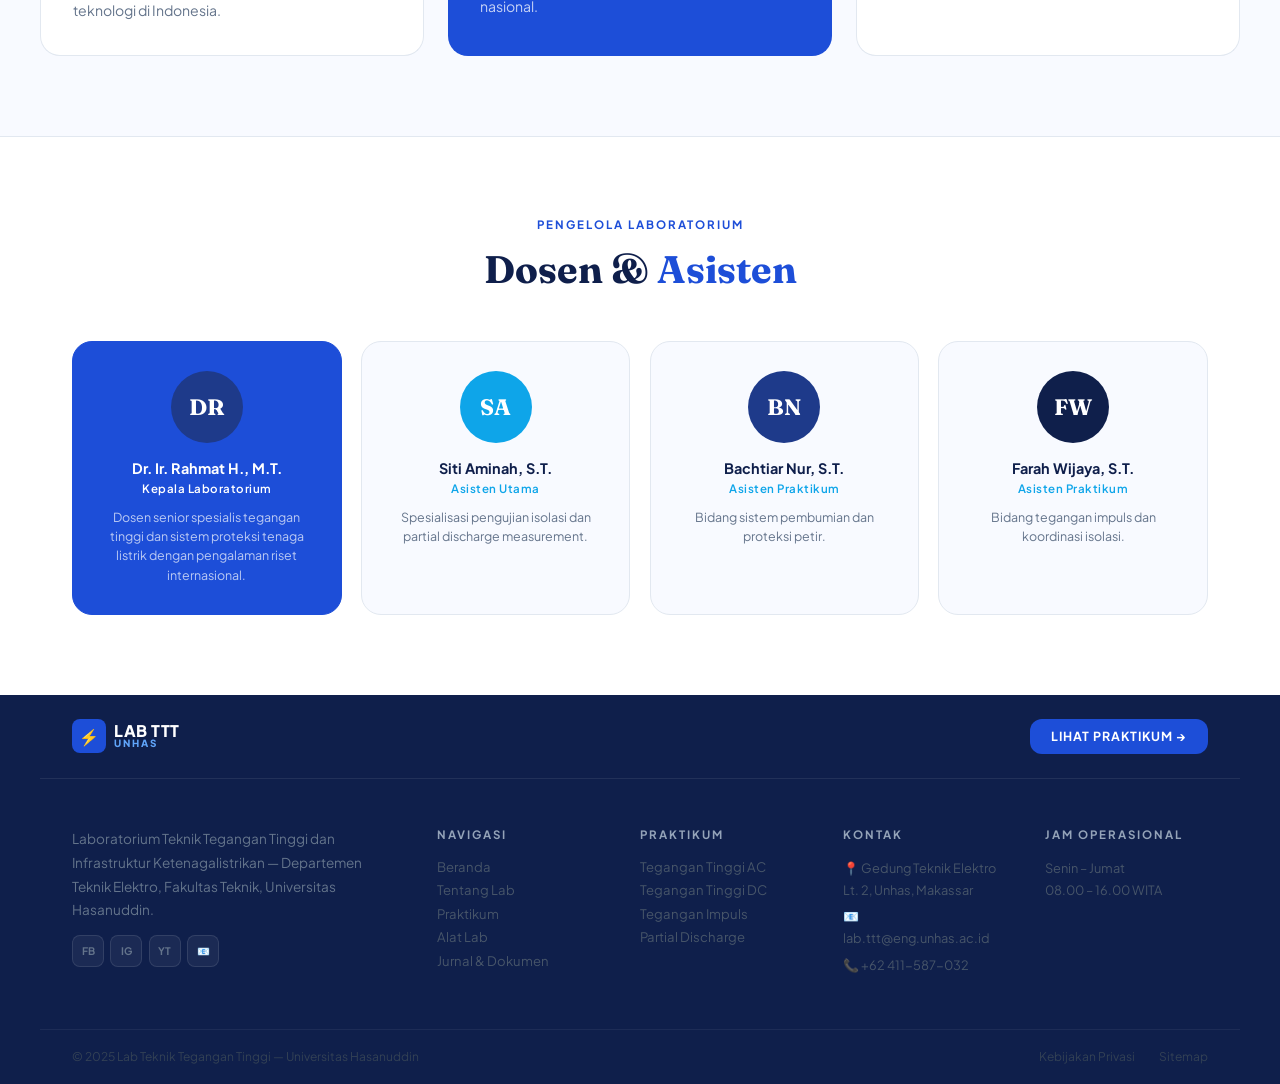
==== commit ab3ac0b2: "Add files via upload" ====
--- a/about.html
+++ b/about.html
@@ -1,248 +1,107 @@
 <!DOCTYPE html>
 <html lang="id">
 <head>
-  <meta charset="UTF-8" />
-  <meta name="viewport" content="width=device-width, initial-scale=1.0"/>
-  <title>Tentang Kami — TechVolt Corp</title>
-  <link rel="stylesheet" href="style.css" />
-  <link href="https://fonts.googleapis.com/css2?family=Plus+Jakarta+Sans:wght@300;400;500;600;700;800&family=Fraunces:ital,wght@0,600;0,700;0,800;1,700&display=swap"/>
-  <style>
-    .page-hero {
-      background: linear-gradient(135deg, var(--navy), var(--dark-blue));
-      padding: 8rem 4rem 4rem;
-      text-align: center;
-      position: relative;
-      overflow: hidden;
-    }
-    .page-hero::before {
-      content: '';
-      position: absolute; inset: 0;
-      background-image: linear-gradient(rgba(0,200,255,0.05) 1px, transparent 1px),
-                        linear-gradient(90deg, rgba(0,200,255,0.05) 1px, transparent 1px);
-      background-size: 60px 60px;
-    }
-    .breadcrumb {
-      font-family: var(--font-text);
-      font-size: 0.8rem;
-      color: var(--gray);
-      margin-bottom: 1rem;
-      position: relative;
-    }
-    .breadcrumb a { color: var(--cyan); }
-    .page-hero h1 {
-      font-family: var(--font-display);
-      font-size: clamp(3rem, 6vw, 5rem);
-      color: var(--white);
-      position: relative;
-    }
-    .page-hero h1 em { color: var(--cyan); font-style: normal; }
-
-    .vision-mission {
-      display: grid;
-      grid-template-columns: repeat(3, 1fr);
-      gap: 2rem;
-      padding: 5rem 4rem;
-      background: var(--light);
-    }
-    .vm-card {
-      background: var(--white);
-      border-radius: 16px;
-      padding: 2.5rem;
-      border-top: 4px solid var(--cyan);
-      transition: transform 0.3s, box-shadow 0.3s;
-    }
-    .vm-card:hover { transform: translateY(-5px); box-shadow: 0 15px 40px rgba(0,0,0,0.08); }
-    .vm-card:nth-child(2) { border-top-color: var(--gold); }
-    .vm-card:nth-child(3) { border-top-color: var(--blue-mid); }
-    .vm-card .vm-icon { font-size: 2.5rem; margin-bottom: 1rem; display: block; }
-    .vm-card h3 {
-      font-family: var(--font-display);
-      font-size: 1.6rem;
-      color: var(--navy);
-      letter-spacing: 1px;
-      margin-bottom: 0.8rem;
-    }
-    .vm-card p {
-      font-family: var(--font-text);
-      font-size: 0.9rem;
-      color: var(--dark-gray);
-      line-height: 1.7;
-    }
-
-    .team-section {
-      padding: 5rem 4rem;
-      background: var(--white);
-      text-align: center;
-    }
-    .team-grid {
-      display: grid;
-      grid-template-columns: repeat(4, 1fr);
-      gap: 1.5rem;
-      margin-top: 3rem;
-    }
-    .team-card {
-      background: var(--light);
-      border-radius: 16px;
-      padding: 2rem 1.5rem;
-      transition: transform 0.3s, box-shadow 0.3s;
-    }
-    .team-card:hover { transform: translateY(-5px); box-shadow: 0 15px 30px rgba(0,0,0,0.08); }
-    .team-photo {
-      width: 90px; height: 90px;
-      border-radius: 50%;
-      background: linear-gradient(135deg, var(--navy), var(--blue));
-      display: flex; align-items: center; justify-content: center;
-      font-family: var(--font-display);
-      font-size: 1.8rem;
-      color: var(--cyan);
-      margin: 0 auto 1rem;
-      border: 3px solid rgba(0,200,255,0.3);
-    }
-    .team-card h4 {
-      font-family: var(--font-display);
-      font-size: 1.2rem;
-      color: var(--navy);
-      letter-spacing: 1px;
-      margin-bottom: 0.3rem;
-    }
-    .team-card span {
-      font-family: var(--font-text);
-      font-size: 0.8rem;
-      color: var(--cyan);
-      font-weight: 600;
-    }
-
-    @media (max-width: 768px) {
-      .vision-mission { grid-template-columns: 1fr; padding: 3rem 1.5rem; }
-      .team-grid { grid-template-columns: repeat(2, 1fr); }
-      .page-hero { padding: 6rem 1.5rem 3rem; }
-    }
-  </style>
+  <meta charset="UTF-8"/><meta name="viewport" content="width=device-width, initial-scale=1.0"/>
+  <title>Tentang Lab — Lab Teknik Tegangan Tinggi Unhas</title>
+  <link rel="preconnect" href="https://fonts.googleapis.com"/>
+  <link href="https://fonts.googleapis.com/css2?family=Plus+Jakarta+Sans:wght@300;400;500;600;700;800&family=Fraunces:ital,wght@0,600;0,700;0,800;1,700&display=swap" rel="stylesheet"/>
+  <link rel="stylesheet" href="style.css"/>
 </head>
 <body>
-  <div class="topbar">
-    <span>📧 info@techvolt.co.id</span>
-    <span>📍 Jl. Sudirman No. 88, Makassar 90234</span>
-    <div class="topbar-social"><a href="#">FB</a><a href="#">TW</a><a href="#">IG</a><a href="#">IN</a></div>
+<div class="topbar"><div class="topbar-inner"><span class="topbar-link">🏛️ Departemen Teknik Elektro — Fakultas Teknik — Universitas Hasanuddin</span><a href="contact.html" class="topbar-cta">HUBUNGI KAMI →</a></div></div>
+<nav class="navbar" id="navbar"><div class="nav-inner">
+  <a href="index.html" class="logo"><div class="logo-bolt">⚡</div><div class="logo-text">LAB TTT<span>UNHAS</span></div></a>
+  <ul class="nav-links">
+    <li><a href="index.html">Beranda</a></li>
+    <li><a href="about.html" class="active">Tentang Lab</a></li>
+    <li><a href="praktikum.html">Praktikum</a></li>
+    <li><a href="alat.html">Alat Lab</a></li>
+    <li><a href="jurnal.html">Jurnal & Dokumen</a></li>
+    <li><a href="contact.html">Kontak</a></li>
+  </ul>
+  <div class="nav-actions"><a href="praktikum.html" class="nav-contact-btn">LIHAT PRAKTIKUM <span class="nav-arrow">→</span></a></div>
+  <button class="hamburger" id="hamburger"><span></span><span></span><span></span></button>
+</div></nav>
+<div class="mobile-menu" id="mobileMenu">
+  <a href="index.html">Beranda</a><a href="about.html">Tentang Lab</a><a href="praktikum.html">Praktikum</a><a href="alat.html">Alat Lab</a><a href="jurnal.html">Jurnal & Dokumen</a><a href="contact.html">Kontak</a>
+</div>
+
+<section class="page-hero">
+  <div class="page-hero-inner">
+    <div class="breadcrumb"><a href="index.html">Beranda</a> / Tentang Lab</div>
+    <h1>Tentang <em>Laboratorium</em></h1>
+    <p>Laboratorium Teknik Tegangan Tinggi dan Infrastruktur Ketenagalistrikan — Departemen Teknik Elektro Unhas</p>
   </div>
+</section>
 
-  <nav class="navbar" id="navbar">
-    <a href="index.html" class="logo"><div class="logo-icon">⚡</div><span>TechVolt<em>Corp</em></span></a>
-    <ul class="nav-links">
-      <li><a href="index.html">Home</a></li>
-      <li><a href="about.html" class="active">Tentang Kami</a></li>
-      <li class="has-dropdown"><a href="services.html">Layanan ▾</a>
-        <ul class="dropdown">
-          <li><a href="services.html#consulting">Konsultasi</a></li>
-          <li><a href="services.html#engineering">Teknik</a></li>
-        </ul>
-      </li>
-      <li><a href="blog.html">Blog</a></li>
-      <li><a href="contact.html">Kontak</a></li>
-    </ul>
-    <a href="contact.html" class="nav-cta"><span class="cta-icon">📞</span><div><small>Hubungi Kami</small><strong>+62 411-348-987</strong></div></a>
-    <button class="hamburger" id="hamburger">☰</button>
-  </nav>
-  <div class="mobile-menu" id="mobileMenu">
-    <a href="index.html">Home</a><a href="about.html">Tentang Kami</a>
-    <a href="services.html">Layanan</a><a href="blog.html">Blog</a><a href="contact.html">Kontak</a>
+<section class="about-split">
+  <div class="about-img-col">
+    <div class="about-img-main"><div class="about-center-icon">🏭</div>
+      <div class="about-badge-bottom"><span class="ab-num">1998</span><span class="ab-text">Berdiri<br/>Sejak</span></div>
+    </div>
+    <div class="about-img-side"><div class="about-img-icon sm">⚡</div></div>
   </div>
+  <div class="about-text-col">
+    <p class="eyebrow">PROFIL LABORATORIUM</p>
+    <h2>Pusat Riset & Praktikum<br/><em>Tegangan Tinggi Unhas</em></h2>
+    <p class="body-text">Laboratorium Teknik Tegangan Tinggi dan Infrastruktur Ketenagalistrikan merupakan salah satu laboratorium unggulan di Departemen Teknik Elektro, Fakultas Teknik, Universitas Hasanuddin. Berdiri sejak 1998, laboratorium ini telah menjadi pusat kegiatan praktikum, penelitian, dan pengembangan ilmu di bidang sistem tenaga listrik, tegangan tinggi, dan infrastruktur ketenagalistrikan.</p>
+    <p class="body-text">Laboratorium ini mendukung kegiatan akademik mahasiswa S1, S2, dan S3, serta menjadi mitra strategis bagi industri dan lembaga pemerintah dalam kegiatan pengujian dan konsultasi teknis.</p>
+    <div class="checklist">
+      <div class="check-item"><span class="chk">✓</span> Terakreditasi dan diakui secara nasional</div>
+      <div class="check-item"><span class="chk">✓</span> Peralatan tegangan tinggi berstandar IEC</div>
+      <div class="check-item"><span class="chk">✓</span> Tenaga pengajar bergelar doktor dan berpengalaman</div>
+      <div class="check-item"><span class="chk">✓</span> Mendukung penelitian skripsi, tesis, dan disertasi</div>
+    </div>
+  </div>
+</section>
 
-  <section class="page-hero">
-    <div class="breadcrumb"><a href="index.html">Home</a> / Tentang Kami</div>
-    <h1>Tentang <em>TechVolt Corp</em></h1>
-  </section>
-
-  <section class="about" style="padding: 5rem 4rem;">
-    <div class="about-images">
-      <div class="img-stack">
-        <div class="img-block img-main"><div class="img-overlay"></div><div class="img-inner">🏢</div>
-          <div class="img-badge"><span class="badge-num">1998</span><span class="badge-text">Berdiri<br>Sejak</span></div>
-        </div>
-        <div class="img-block img-side1"><div class="img-inner">⚡</div></div>
-        <div class="img-block img-side2"><div class="img-inner">🔬</div></div>
+<!-- VISI MISI -->
+<section style="background:var(--off-white);border-top:1px solid var(--border);border-bottom:1px solid var(--border);padding:5rem 2rem;">
+  <div style="max-width:1200px;margin:0 auto;">
+    <p class="eyebrow" style="text-align:center">ARAH & TUJUAN</p>
+    <h2 class="section-h2" style="text-align:center;margin-bottom:3rem">Visi, Misi & <em>Tujuan</em></h2>
+    <div style="display:grid;grid-template-columns:repeat(3,1fr);gap:1.5rem;">
+      <div style="background:var(--white);border:1px solid var(--border);border-top:4px solid var(--blue);border-radius:var(--radius-lg);padding:2rem;">
+        <div style="font-size:2.5rem;margin-bottom:1rem">🎯</div>
+        <h3 style="font-family:var(--font-head);font-size:1.3rem;color:var(--navy);margin-bottom:.8rem;font-weight:700">VISI</h3>
+        <p style="font-size:.88rem;line-height:1.7;color:var(--text-gray)">Menjadi laboratorium unggulan di bidang teknik tegangan tinggi dan infrastruktur ketenagalistrikan yang berkontribusi pada pengembangan ilmu pengetahuan dan teknologi di Indonesia.</p>
+      </div>
+      <div style="background:var(--blue);border-radius:var(--radius-lg);padding:2rem;">
+        <div style="font-size:2.5rem;margin-bottom:1rem">🚀</div>
+        <h3 style="font-family:var(--font-head);font-size:1.3rem;color:white;margin-bottom:.8rem;font-weight:700">MISI</h3>
+        <p style="font-size:.88rem;line-height:1.7;color:rgba(255,255,255,.75)">Menyelenggarakan pendidikan, penelitian, dan pengabdian masyarakat di bidang teknik tegangan tinggi yang bermutu, relevan, dan berkelanjutan untuk mendukung pembangunan nasional.</p>
+      </div>
+      <div style="background:var(--white);border:1px solid var(--border);border-top:4px solid var(--accent);border-radius:var(--radius-lg);padding:2rem;">
+        <div style="font-size:2.5rem;margin-bottom:1rem">🏆</div>
+        <h3 style="font-family:var(--font-head);font-size:1.3rem;color:var(--navy);margin-bottom:.8rem;font-weight:700">TUJUAN</h3>
+        <p style="font-size:.88rem;line-height:1.7;color:var(--text-gray)">Menghasilkan lulusan yang kompeten di bidang teknik tegangan tinggi, mengembangkan riset inovatif, dan memberikan solusi teknis bagi industri ketenagalistrikan nasional.</p>
       </div>
     </div>
-    <div class="about-content">
-      <div class="section-label">SEJARAH KAMI</div>
-      <h2 class="section-title">Perjalanan 25 Tahun <em>Keunggulan</em></h2>
-      <p class="section-desc">
-        Didirikan pada tahun 1998, TechVolt Corp bermula dari sebuah firma konsultasi kecil di Makassar yang 
-        berfokus pada solusi teknik elektro. Dalam kurun 25 tahun, kami telah berkembang menjadi salah satu 
-        perusahaan terkemuka di bidang infrastruktur ketenagalistrikan di kawasan Indonesia Timur.
-      </p>
-      <p class="section-desc">
-        Dengan tim lebih dari 120 tenaga ahli bersertifikat, kami telah menyelesaikan lebih dari 500 proyek 
-        strategis untuk klien dari sektor pemerintahan, industri, dan korporasi swasta.
-      </p>
-      <div class="about-founder">
-        <div class="founder-avatar">DR</div>
-        <div class="founder-info">
-          <strong>Dr. Rahmat Hidayat, S.T., M.T., Ph.D.</strong>
-          <span>Direktur Utama & Pendiri</span>
-        </div>
-        <a href="contact.html" class="btn-primary sm">Hubungi</a>
-      </div>
-    </div>
-  </section>
+  </div>
+</section>
 
-  <section id="values" class="vision-mission">
-    <div class="vm-card">
-      <span class="vm-icon">🎯</span>
-      <h3>NILAI KAMI</h3>
-      <p>Kami berkomitmen pada integritas, transparansi, dan keunggulan dalam setiap aspek pekerjaan kami. Kepercayaan klien adalah aset terbesar yang kami jaga.</p>
-    </div>
-    <div id="mission" class="vm-card">
-      <span class="vm-icon">🚀</span>
-      <h3>MISI KAMI</h3>
-      <p>Menghadirkan solusi infrastruktur energi yang inovatif, handal, dan berkelanjutan untuk mendukung pembangunan nasional dan kesejahteraan masyarakat Indonesia.</p>
-    </div>
-    <div id="vision" class="vm-card">
-      <span class="vm-icon">👁️</span>
-      <h3>VISI KAMI</h3>
-      <p>Menjadi perusahaan solusi energi dan infrastruktur ketenagalistrikan terkemuka di Asia Tenggara pada tahun 2030, dengan standar kualitas internasional.</p>
-    </div>
-  </section>
+<!-- TIM -->
+<section class="tim-section">
+  <p class="eyebrow" style="text-align:center">PENGELOLA LABORATORIUM</p>
+  <h2 style="text-align:center;font-family:var(--font-head);font-size:clamp(1.8rem,3vw,2.5rem);color:var(--navy);margin-bottom:3rem;font-weight:700">Dosen & <em style="color:var(--blue);font-style:normal">Asisten</em></h2>
+  <div class="tim-grid">
+    <div class="tim-card featured"><div class="tim-avatar" style="background:var(--blue-dark)">DR</div><strong>Dr. Ir. Rahmat H., M.T.</strong><span class="tim-role">Kepala Laboratorium</span><p class="tim-desc">Dosen senior spesialis tegangan tinggi dan sistem proteksi tenaga listrik dengan pengalaman riset internasional.</p></div>
+    <div class="tim-card"><div class="tim-avatar" style="background:#0EA5E9">SA</div><strong>Siti Aminah, S.T.</strong><span class="tim-role">Asisten Utama</span><p class="tim-desc">Spesialisasi pengujian isolasi dan partial discharge measurement.</p></div>
+    <div class="tim-card"><div class="tim-avatar" style="background:#1E3A8A">BN</div><strong>Bachtiar Nur, S.T.</strong><span class="tim-role">Asisten Praktikum</span><p class="tim-desc">Bidang sistem pembumian dan proteksi petir.</p></div>
+    <div class="tim-card"><div class="tim-avatar" style="background:#0F1F4B">FW</div><strong>Farah Wijaya, S.T.</strong><span class="tim-role">Asisten Praktikum</span><p class="tim-desc">Bidang tegangan impuls dan koordinasi isolasi.</p></div>
+  </div>
+</section>
 
-  <section id="team" class="team-section">
-    <div class="section-label">TIM PROFESIONAL</div>
-    <h2 class="section-title">Para <em>Ahli</em> Kami</h2>
-    <div class="team-grid">
-      <div class="team-card"><div class="team-photo">DR</div><h4>Dr. Rahmat H.</h4><span>Direktur Utama</span></div>
-      <div class="team-card"><div class="team-photo">SA</div><h4>Siti Aminah</h4><span>Direktur Teknik</span></div>
-      <div class="team-card"><div class="team-photo">BN</div><h4>Bachtiar N.</h4><span>Manajer Proyek</span></div>
-      <div class="team-card"><div class="team-photo">FW</div><h4>Farah Wijaya</h4><span>Konsultan Senior</span></div>
-    </div>
-  </section>
-
-  <section class="cta-section">
-    <div class="cta-deco">⚡</div>
-    <div class="cta-content">
-      <h2>Bergabung Dengan <em>Tim Kami</em></h2>
-      <p>Kami selalu mencari talenta terbaik. Kirimkan lamaran Anda dan jadilah bagian dari keluarga TechVolt Corp.</p>
-      <div class="cta-actions">
-        <a href="contact.html" class="btn-primary lg">Lamar Sekarang</a>
-        <a href="services.html" class="btn-outline light">Lihat Layanan</a>
-      </div>
-    </div>
-  </section>
-
-  <footer class="footer">
-    <div class="footer-top">
-      <div class="footer-brand">
-        <a href="index.html" class="logo"><div class="logo-icon">⚡</div><span>TechVolt<em>Corp</em></span></a>
-        <p>Solusi teknik elektro dan infrastruktur ketenagalistrikan terdepan.</p>
-        <div class="footer-socials"><a href="#">FB</a><a href="#">TW</a><a href="#">IG</a><a href="#">IN</a></div>
-      </div>
-      <div class="footer-links"><h4>Perusahaan</h4><a href="about.html">Tentang Kami</a><a href="about.html#team">Tim Kami</a><a href="blog.html">Blog</a></div>
-      <div class="footer-links"><h4>Layanan</h4><a href="services.html#consulting">Konsultasi</a><a href="services.html#engineering">Teknik Elektro</a><a href="services.html#infrastructure">Infrastruktur</a></div>
-      <div class="footer-contact-info"><h4>Kontak</h4><p>📍 Jl. Sudirman No. 88, Makassar</p><p>📞 +62 411-348-987</p><p>📧 info@techvolt.co.id</p></div>
-    </div>
-    <div class="footer-bottom">
-      <span>© 2025 TechVolt Corp. Hak cipta dilindungi.</span>
-      <div class="footer-bottom-links"><a href="#">Privasi</a><a href="#">Syarat & Ketentuan</a></div>
-    </div>
-  </footer>
-  <script src="script.js"></script>
-</body>
-</html>
+<footer class="footer">
+  <div class="footer-top-bar"><a href="index.html" class="logo" style="color:white"><div class="logo-bolt">⚡</div><div class="logo-text" style="color:white">LAB TTT<span style="color:#60A5FA">UNHAS</span></div></a><a href="praktikum.html" class="footer-book-btn">LIHAT PRAKTIKUM →</a></div>
+  <div class="footer-grid">
+    <div class="footer-col brand"><p>Laboratorium Teknik Tegangan Tinggi dan Infrastruktur Ketenagalistrikan — Departemen Teknik Elektro, Fakultas Teknik, Universitas Hasanuddin.</p><div class="footer-socials"><a href="#">FB</a><a href="#">IG</a><a href="#">YT</a><a href="#">📧</a></div></div>
+    <div class="footer-col"><h4>Navigasi</h4><a href="index.html" style="display:block;font-size:.82rem;color:#475569;margin-bottom:.4rem">Beranda</a><a href="about.html" style="display:block;font-size:.82rem;color:#475569;margin-bottom:.4rem">Tentang Lab</a><a href="praktikum.html" style="display:block;font-size:.82rem;color:#475569;margin-bottom:.4rem">Praktikum</a><a href="alat.html" style="display:block;font-size:.82rem;color:#475569;margin-bottom:.4rem">Alat Lab</a><a href="jurnal.html" style="display:block;font-size:.82rem;color:#475569;margin-bottom:.4rem">Jurnal & Dokumen</a></div>
+    <div class="footer-col"><h4>Praktikum</h4><a href="praktikum.html#ttt-ac" style="display:block;font-size:.82rem;color:#475569;margin-bottom:.4rem">Tegangan Tinggi AC</a><a href="praktikum.html#ttt-dc" style="display:block;font-size:.82rem;color:#475569;margin-bottom:.4rem">Tegangan Tinggi DC</a><a href="praktikum.html#ttt-impuls" style="display:block;font-size:.82rem;color:#475569;margin-bottom:.4rem">Tegangan Impuls</a><a href="praktikum.html#partial-discharge" style="display:block;font-size:.82rem;color:#475569;margin-bottom:.4rem">Partial Discharge</a></div>
+    <div class="footer-col"><h4>Kontak</h4><p>📍 Gedung Teknik Elektro Lt. 2, Unhas, Makassar</p><p>📧 lab.ttt@eng.unhas.ac.id</p><p>📞 +62 411-587-032</p></div>
+    <div class="footer-col"><h4>Jam Operasional</h4><p>Senin – Jumat<br/>08.00 – 16.00 WITA</p></div>
+  </div>
+  <div class="footer-bottom"><span>© 2025 Lab Teknik Tegangan Tinggi — Universitas Hasanuddin</span><div class="footer-links-row"><a href="#">Kebijakan Privasi</a><a href="#">Sitemap</a></div></div>
+</footer>
+<script src="script.js"></script>
+</body></html>
--- a/style.css
+++ b/style.css
@@ -1,929 +1,648 @@
 /* ─────────────────────────────────────────────
-   TECHVOLT CORP v2 — White + Blue Modern Design
-   Palette:
-   - White:       #FFFFFF
-   - Off-white:   #F8FAFF
-   - Light blue:  #EFF6FF
-   - Blue mid:    #DBEAFE
-   - Blue main:   #1D4ED8
-   - Blue dark:   #1E3A8A
-   - Navy:        #0F1F4B
-   - Accent cyan: #0EA5E9
-   - Text dark:   #0F172A
-   - Text gray:   #64748B
+   LAB TEKNIK TEGANGAN TINGGI — UNHAS
+   White + Blue Modern Design
 ───────────────────────────────────────────── */
-
 :root {
-  --white:       #FFFFFF;
-  --off-white:   #F8FAFF;
-  --blue-pale:   #EFF6FF;
-  --blue-light:  #DBEAFE;
-  --blue:        #1D4ED8;
-  --blue-dark:   #1E3A8A;
-  --navy:        #0F1F4B;
-  --accent:      #0EA5E9;
-  --red:         #DC2626;
-  --text:        #0F172A;
-  --text-mid:    #334155;
-  --text-gray:   #64748B;
-  --border:      #E2E8F0;
+  --white:      #FFFFFF;
+  --off-white:  #F8FAFF;
+  --blue-pale:  #EFF6FF;
+  --blue-light: #DBEAFE;
+  --blue:       #1D4ED8;
+  --blue-dark:  #1E3A8A;
+  --navy:       #0F1F4B;
+  --accent:     #0EA5E9;
+  --text:       #0F172A;
+  --text-mid:   #334155;
+  --text-gray:  #64748B;
+  --border:     #E2E8F0;
 
   --font-head: 'Fraunces', serif;
   --font-body: 'Plus Jakarta Sans', sans-serif;
-
-  --radius:  12px;
+  --radius:    12px;
   --radius-lg: 20px;
-  --shadow:  0 4px 24px rgba(15,31,75,0.08);
+  --shadow:    0 4px 24px rgba(15,31,75,0.08);
   --shadow-lg: 0 12px 48px rgba(15,31,75,0.14);
 }
 
 *, *::before, *::after { margin:0; padding:0; box-sizing:border-box; }
-html { scroll-behavior: smooth; font-size: 16px; }
-body { font-family: var(--font-body); background: var(--white); color: var(--text); overflow-x:hidden; }
+html { scroll-behavior:smooth; }
+body { font-family:var(--font-body); background:var(--white); color:var(--text); overflow-x:hidden; }
 a { text-decoration:none; color:inherit; }
-img { max-width:100%; display:block; }
-
-/* ── TOPBAR ────────────────────────────────── */
-.topbar {
-  background: var(--navy);
-  padding: 0.55rem 0;
-  font-size: 0.8rem;
-}
+
+/* ── TOPBAR ── */
+.topbar { background:var(--navy); padding:.5rem 0; }
 .topbar-inner {
-  max-width: 1200px;
-  margin: 0 auto;
-  padding: 0 2rem;
-  display: flex;
-  align-items: center;
-  justify-content: space-between;
-}
-.topbar-contacts { display:flex; gap:2rem; }
-.topbar-link {
-  color: #94A3B8;
-  display:flex; align-items:center; gap:0.4rem;
-  font-family: var(--font-body);
-  transition: color .2s;
-}
-.topbar-link:hover { color:white; }
-.topbar-icon { font-size:0.8rem; }
-.topbar-city { color:#475569; font-size:.72rem; }
+  max-width:1200px; margin:0 auto; padding:0 2rem;
+  display:flex; align-items:center; justify-content:space-between; gap:1rem;
+}
+.topbar-link { color:#94A3B8; font-size:.78rem; }
 .topbar-cta {
-  background: var(--blue);
-  color: white;
-  font-size: 0.72rem;
-  font-weight: 700;
-  letter-spacing: 1px;
-  padding: 0.4rem 1rem;
-  border-radius: 4px;
-  transition: background .2s;
-}
-.topbar-cta:hover { background: var(--accent); }
-
-/* ── NAVBAR ────────────────────────────────── */
+  background:var(--blue); color:white;
+  font-size:.72rem; font-weight:700; letter-spacing:1px;
+  padding:.38rem .9rem; border-radius:4px; transition:background .2s;
+  white-space:nowrap;
+}
+.topbar-cta:hover { background:var(--accent); }
+
+/* ── NAVBAR ── */
 .navbar {
-  position: sticky;
-  top: 0;
-  z-index: 1000;
-  background: var(--white);
-  border-bottom: 2px solid var(--border);
-  transition: box-shadow .3s;
-}
-.navbar.scrolled { box-shadow: 0 2px 20px rgba(15,31,75,0.1); }
+  position:sticky; top:0; z-index:1000;
+  background:var(--white); border-bottom:2px solid var(--border);
+  transition:box-shadow .3s;
+}
+.navbar.scrolled { box-shadow:0 2px 20px rgba(15,31,75,.1); }
 .nav-inner {
-  max-width: 1200px;
-  margin: 0 auto;
-  padding: 0 2rem;
-  height: 68px;
-  display: flex;
-  align-items: center;
-  gap: 2rem;
-}
-
-.logo {
-  display:flex; align-items:center; gap:0.5rem;
-  flex-shrink: 0;
-}
+  max-width:1200px; margin:0 auto; padding:0 2rem;
+  height:66px; display:flex; align-items:center; gap:1.5rem;
+}
+.logo { display:flex; align-items:center; gap:.5rem; flex-shrink:0; }
 .logo-bolt {
-  width: 34px; height: 34px;
-  background: var(--blue);
-  border-radius: 8px;
-  display:flex; align-items:center; justify-content:center;
-  font-size: 1rem;
-  color: white;
-}
-.logo-text {
-  font-family: var(--font-body);
-  font-weight: 800;
-  font-size: 1.05rem;
-  letter-spacing: 0.5px;
-  color: var(--navy);
-  line-height: 1;
-}
-.logo-text span { color: var(--blue); display:block; font-size:.7rem; letter-spacing:2px; }
-
-.nav-links {
-  list-style:none;
-  display:flex;
-  gap:0.2rem;
-  flex:1;
-}
+  width:34px; height:34px; background:var(--blue);
+  border-radius:8px; display:flex; align-items:center;
+  justify-content:center; font-size:1rem; color:white;
+}
+.logo-text { font-family:var(--font-body); font-weight:800; font-size:1rem; letter-spacing:.5px; color:var(--navy); line-height:1; }
+.logo-text span { color:var(--blue); display:block; font-size:.62rem; letter-spacing:2px; }
+
+.nav-links { list-style:none; display:flex; gap:.1rem; flex:1; }
 .nav-links a {
-  font-size: 0.85rem;
-  font-weight: 600;
-  color: var(--text-mid);
-  padding: 0.5rem 0.8rem;
-  border-radius: 6px;
-  transition: color .2s, background .2s;
-  white-space: nowrap;
-}
-.nav-links a:hover { color: var(--blue); background: var(--blue-pale); }
+  font-size:.82rem; font-weight:600; color:var(--text-mid);
+  padding:.45rem .75rem; border-radius:6px; transition:color .2s, background .2s;
+  white-space:nowrap;
+}
+.nav-links a:hover, .nav-links a.active { color:var(--blue); background:var(--blue-pale); }
 
 .nav-contact-btn {
-  display:flex; align-items:center; gap:0.5rem;
-  background: var(--blue);
-  color: white !important;
-  font-size: 0.8rem;
-  font-weight: 700;
-  letter-spacing: 0.5px;
-  padding: 0.65rem 1.3rem;
-  border-radius: var(--radius);
-  transition: background .2s, transform .2s;
-  white-space: nowrap;
-}
-.nav-contact-btn:hover { background: var(--blue-dark); transform: translateY(-1px); }
-.nav-arrow { font-size:1rem; }
-
-.hamburger {
-  display:none;
-  flex-direction:column;
-  gap:5px;
-  background:none; border:none; cursor:pointer;
-  padding:4px;
-  margin-left:auto;
-}
-.hamburger span {
-  display:block; width:24px; height:2px;
-  background: var(--navy); border-radius:2px;
-  transition: .3s;
-}
-
-.mobile-menu {
-  display:none;
-  flex-direction:column;
-  background: var(--white);
-  border-bottom: 2px solid var(--border);
-  position: sticky; top: 68px; z-index:999;
-}
+  background:var(--blue); color:white !important;
+  font-size:.78rem; font-weight:700; letter-spacing:.5px;
+  padding:.6rem 1.2rem; border-radius:var(--radius);
+  transition:background .2s, transform .2s; white-space:nowrap;
+  display:flex; align-items:center; gap:.4rem;
+}
+.nav-contact-btn:hover { background:var(--blue-dark); transform:translateY(-1px); }
+
+.hamburger { display:none; flex-direction:column; gap:5px; background:none; border:none; cursor:pointer; padding:4px; margin-left:auto; }
+.hamburger span { display:block; width:24px; height:2px; background:var(--navy); border-radius:2px; transition:.3s; }
+
+.mobile-menu { display:none; flex-direction:column; background:var(--white); border-bottom:2px solid var(--border); position:sticky; top:66px; z-index:999; }
 .mobile-menu.open { display:flex; }
-.mobile-menu a {
-  padding:.85rem 2rem;
-  font-size:.95rem; font-weight:600; color:var(--text-mid);
-  border-bottom:1px solid var(--border);
-}
+.mobile-menu a { padding:.8rem 2rem; font-size:.92rem; font-weight:600; color:var(--text-mid); border-bottom:1px solid var(--border); }
 .mobile-menu a:hover { color:var(--blue); background:var(--blue-pale); }
 
-/* ── BUTTONS ───────────────────────────────── */
+/* ── BUTTONS ── */
 .btn-solid {
   display:inline-flex; align-items:center; gap:.5rem;
-  background: var(--blue);
-  color: white;
-  font-family: var(--font-body);
-  font-size: .85rem;
-  font-weight: 700;
-  letter-spacing: .5px;
-  padding: .8rem 1.6rem;
-  border-radius: var(--radius);
-  transition: background .2s, transform .2s, box-shadow .2s;
-}
-.btn-solid:hover { background: var(--blue-dark); transform:translateY(-2px); box-shadow: 0 6px 20px rgba(29,78,216,.3); color:white; }
+  background:var(--blue); color:white;
+  font-size:.85rem; font-weight:700; letter-spacing:.5px;
+  padding:.8rem 1.6rem; border-radius:var(--radius);
+  transition:background .2s, transform .2s, box-shadow .2s;
+}
+.btn-solid:hover { background:var(--blue-dark); transform:translateY(-2px); box-shadow:0 6px 20px rgba(29,78,216,.3); color:white; }
 .btn-ghost {
   display:inline-flex; align-items:center; gap:.5rem;
-  border: 2px solid var(--border);
-  color: var(--text-mid);
-  font-size: .85rem;
-  font-weight: 700;
-  letter-spacing: .5px;
-  padding: .75rem 1.5rem;
-  border-radius: var(--radius);
-  transition: border-color .2s, color .2s;
-}
-.btn-ghost:hover { border-color: var(--blue); color: var(--blue); }
+  border:2px solid var(--border); color:var(--text-mid);
+  font-size:.85rem; font-weight:700; letter-spacing:.5px;
+  padding:.75rem 1.5rem; border-radius:var(--radius);
+  transition:border-color .2s, color .2s;
+}
+.btn-ghost:hover { border-color:var(--blue); color:var(--blue); }
 .btn-white {
   display:inline-flex; align-items:center; gap:.5rem;
-  background: white;
-  color: var(--blue);
-  font-size: .85rem;
-  font-weight: 700;
-  letter-spacing: .5px;
-  padding: .8rem 1.6rem;
-  border-radius: var(--radius);
-  transition: transform .2s, box-shadow .2s;
+  background:white; color:var(--blue);
+  font-size:.85rem; font-weight:700; letter-spacing:.5px;
+  padding:.8rem 1.6rem; border-radius:var(--radius);
+  transition:transform .2s, box-shadow .2s;
 }
 .btn-white:hover { transform:translateY(-2px); box-shadow:0 6px 20px rgba(0,0,0,.15); }
-.btn-white.sm { padding: .65rem 1.2rem; font-size:.8rem; }
-
-/* ── HERO ──────────────────────────────────── */
+.btn-white.sm { padding:.6rem 1.2rem; font-size:.8rem; }
+
+/* ── HERO ── */
 .hero {
-  max-width: 1200px;
-  margin: 0 auto;
-  padding: 5rem 2rem 4rem;
-  display: flex;
-  align-items: center;
-  gap: 4rem;
-  position: relative;
-}
-
-.hero-left { flex: 1; }
-
+  max-width:1200px; margin:0 auto;
+  padding:5rem 2rem 4rem;
+  display:flex; align-items:center; gap:4rem;
+}
+.hero-left { flex:1; }
 .hero-tag {
-  display: inline-flex;
-  align-items:center; gap:.6rem;
-  font-size: .78rem;
-  font-weight: 600;
-  color: var(--blue);
-  background: var(--blue-pale);
-  border: 1px solid var(--blue-light);
-  padding: .4rem 1rem;
-  border-radius: 50px;
-  margin-bottom: 1.5rem;
-  letter-spacing: .5px;
-}
-.tag-dot {
-  width:7px; height:7px;
-  background: var(--accent);
-  border-radius:50%;
-  animation: blink 1.5s infinite;
-}
+  display:inline-flex; align-items:center; gap:.6rem;
+  font-size:.78rem; font-weight:600; color:var(--blue);
+  background:var(--blue-pale); border:1px solid var(--blue-light);
+  padding:.4rem 1rem; border-radius:50px; margin-bottom:1.5rem; letter-spacing:.5px;
+}
+.tag-dot { width:7px; height:7px; background:var(--accent); border-radius:50%; animation:blink 1.5s infinite; }
 @keyframes blink { 0%,100%{opacity:1} 50%{opacity:.3} }
 
 .hero-title {
-  font-family: var(--font-head);
-  font-size: clamp(2.8rem, 5vw, 4.2rem);
-  line-height: 1.1;
-  color: var(--navy);
-  margin-bottom: 1.4rem;
-  font-weight: 700;
-}
-.hero-title em { color: var(--blue); font-style: normal; }
-
-.hero-sub {
-  font-size: .97rem;
-  line-height: 1.75;
-  color: var(--text-gray);
-  max-width: 480px;
-  margin-bottom: 2.2rem;
-}
-
-.hero-btns { display:flex; gap:1rem; flex-wrap:wrap; margin-bottom:3rem; }
-
-/* floating badges */
+  font-family:var(--font-head);
+  font-size:clamp(2.6rem,5vw,4rem);
+  line-height:1.1; color:var(--navy); margin-bottom:1.4rem; font-weight:700;
+}
+.hero-title em { color:var(--blue); font-style:normal; }
+.hero-sub { font-size:.95rem; line-height:1.75; color:var(--text-gray); max-width:480px; margin-bottom:2rem; }
+.hero-btns { display:flex; gap:1rem; flex-wrap:wrap; margin-bottom:2rem; }
+.hero-badges { display:flex; align-items:center; gap:1rem; flex-wrap:wrap; }
 .hero-badge-1 {
   display:inline-flex; align-items:center; gap:.6rem;
-  background: var(--navy);
-  color:white;
-  font-size:.82rem; font-weight:600;
-  padding:.6rem 1.2rem;
-  border-radius:50px;
-  position:relative;
-  margin-right:1rem;
-}
-.badge-pulse {
-  width:8px;height:8px;
-  background:var(--accent); border-radius:50%;
-  animation: blink 1.2s infinite;
-}
-.badge-label { white-space:nowrap; }
-
+  background:var(--navy); color:white;
+  font-size:.8rem; font-weight:600;
+  padding:.55rem 1.1rem; border-radius:50px;
+}
+.badge-pulse { width:8px; height:8px; background:var(--accent); border-radius:50%; animation:blink 1.2s infinite; }
 .hero-badge-2 {
   display:inline-flex; align-items:center; gap:.8rem;
-  background: white;
-  border:1px solid var(--border);
-  border-radius:50px;
-  padding:.5rem 1.2rem;
-  box-shadow: var(--shadow);
-  vertical-align:middle;
-}
-.review-stars { color: #F59E0B; font-size:.95rem; letter-spacing:1px; }
-.review-info strong { display:block; font-size:.82rem; color:var(--text); }
-.review-info span { font-size:.7rem; color:var(--text-gray); }
-.google-g {
-  width:28px;height:28px;
-  background:var(--blue);
-  color:white;
-  border-radius:50%;
+  background:white; border:1px solid var(--border);
+  border-radius:50px; padding:.5rem 1.2rem; box-shadow:var(--shadow);
+}
+.review-stars { color:#F59E0B; font-size:.9rem; letter-spacing:1px; }
+.review-info strong { display:block; font-size:.8rem; color:var(--text); }
+.review-info span { font-size:.68rem; color:var(--text-gray); }
+
+.hero-right { flex:0 0 380px; position:relative; height:400px; }
+.hero-img-wrap { position:absolute; top:50%; left:50%; transform:translate(-50%,-50%); z-index:2; }
+.hero-img-bg {
+  width:280px; height:300px;
+  background:linear-gradient(140deg, var(--blue-light), var(--blue-pale));
+  border-radius:30px 30px 80px 30px;
+  border:2px solid var(--blue-light);
   display:flex; align-items:center; justify-content:center;
-  font-size:.85rem; font-weight:800;
-}
-
-/* hero right */
-.hero-right {
-  flex: 0 0 400px;
-  position: relative;
-  height: 420px;
-}
-.hero-img-wrap {
-  position:absolute; top:50%;left:50%;
-  transform:translate(-50%,-50%);
-  z-index:2;
-}
-.hero-img-bg {
-  width:280px; height:320px;
-  background: linear-gradient(140deg, var(--blue-light), var(--blue-pale));
-  border-radius: 30px 30px 80px 30px;
-  border: 2px solid var(--blue-light);
-}
+}
+.hero-center-icon { font-size:6rem; opacity:.3; }
 .hero-img-card {
   position:absolute; bottom:-20px; right:-30px;
-  background:white;
-  border:1px solid var(--border);
-  border-radius:var(--radius);
-  padding:.8rem 1.2rem;
+  background:white; border:1px solid var(--border);
+  border-radius:var(--radius); padding:.8rem 1.2rem;
   display:flex; align-items:center; gap:.6rem;
-  box-shadow: var(--shadow);
-  font-size:.82rem; font-weight:600; color:var(--text);
-}
-.hero-worker-icon { font-size:1.6rem; }
-.hero-img-label { white-space:nowrap; }
-
-.hero-deco-ring {
-  position:absolute; border-radius:50%;
-  border:2px dashed;
-}
-.r1 {
-  width:380px;height:380px;
-  top:50%;left:50%;transform:translate(-50%,-50%);
-  border-color:rgba(29,78,216,.08);
-  animation:spin 30s linear infinite;
-}
-.r2 {
-  width:480px;height:480px;
-  top:50%;left:50%;transform:translate(-50%,-50%);
-  border-color:rgba(14,165,233,.05);
-  animation:spin 50s linear infinite reverse;
-}
-@keyframes spin {
-  from{transform:translate(-50%,-50%) rotate(0deg)}
-  to{transform:translate(-50%,-50%) rotate(360deg)}
-}
-
-/* ── SERVICES ROW ───────────────────────────── */
-.services-row {
-  background: var(--navy);
-  padding: 0;
-  overflow-x: auto;
-}
-.services-row-inner {
-  max-width: 1200px;
-  margin: 0 auto;
-  padding: 0 2rem;
-  display: flex;
-  gap: 0;
-}
-.svc-chip {
-  display:flex; align-items:center; gap:.7rem;
-  padding: 1.2rem 1.5rem;
-  border-right: 1px solid rgba(255,255,255,.07);
-  flex-shrink:0;
-  transition: background .2s;
-  cursor:pointer;
-}
-.svc-chip:hover { background: rgba(255,255,255,.06); }
-.svc-chip.active { background: var(--blue); }
-.svc-chip:first-child { border-left:none; }
-.svc-ic { font-size:1.4rem; }
-.svc-chip strong { display:block; font-size:.82rem; color:white; white-space:nowrap; }
-.svc-chip small { display:block; font-size:.68rem; color:rgba(255,255,255,.45); letter-spacing:.5px; margin-top:1px; }
-
-/* ── ABOUT SPLIT ────────────────────────────── */
+  box-shadow:var(--shadow); font-size:.8rem; font-weight:600; color:var(--text);
+}
+.hero-worker-icon { font-size:1.5rem; }
+.hero-deco-ring { position:absolute; border-radius:50%; border:2px dashed; }
+.r1 { width:360px; height:360px; top:50%; left:50%; transform:translate(-50%,-50%); border-color:rgba(29,78,216,.08); animation:spin 30s linear infinite; }
+.r2 { width:460px; height:460px; top:50%; left:50%; transform:translate(-50%,-50%); border-color:rgba(14,165,233,.05); animation:spin 50s linear infinite reverse; }
+@keyframes spin { from{transform:translate(-50%,-50%) rotate(0deg)} to{transform:translate(-50%,-50%) rotate(360deg)} }
+
+/* ── STATS STRIP ── */
+.stats-strip { background:var(--navy); padding:2rem 0; }
+.stats-strip-inner {
+  max-width:1200px; margin:0 auto; padding:0 2rem;
+  display:flex; align-items:center; justify-content:center; gap:3rem; flex-wrap:wrap;
+}
+.strip-stat { text-align:center; }
+.strip-stat strong { display:block; font-family:var(--font-head); font-size:2.2rem; color:var(--accent); line-height:1; font-weight:700; }
+.strip-stat span { font-size:.78rem; color:#64748B; font-weight:500; }
+.strip-div { width:1px; height:50px; background:rgba(255,255,255,.08); }
+
+/* ── ABOUT SPLIT ── */
 .about-split {
-  max-width: 1200px;
-  margin: 0 auto;
-  padding: 6rem 2rem;
+  max-width:1200px; margin:0 auto; padding:6rem 2rem;
   display:flex; gap:5rem; align-items:center;
 }
-
-.about-img-col { flex:0 0 440px; position:relative; height:400px; }
+.about-img-col { flex:0 0 420px; position:relative; height:380px; }
 .about-img-main {
-  width:300px; height:340px;
-  background: linear-gradient(140deg, var(--blue-pale), var(--blue-light));
-  border-radius: 20px 20px 70px 20px;
-  border: 2px solid var(--blue-light);
+  width:280px; height:320px;
+  background:linear-gradient(140deg, var(--blue-pale), var(--blue-light));
+  border-radius:20px 20px 70px 20px;
+  border:2px solid var(--blue-light);
   position:absolute; left:0; top:0;
   display:flex; align-items:center; justify-content:center;
   overflow:hidden;
 }
-.about-img-icon { font-size:5rem; opacity:.4; }
-.about-img-icon.sm { font-size:3rem; }
+.about-center-icon { font-size:5rem; opacity:.35; }
 .about-badge-bottom {
   position:absolute; bottom:20px; left:20px;
-  background: var(--blue);
-  border-radius: var(--radius);
-  padding:.8rem 1.1rem;
-  display:flex; align-items:center; gap:.5rem;
-  color:white;
-}
-.ab-num {
-  font-family: var(--font-head);
-  font-size:2.2rem; line-height:1; font-weight:700;
-}
-.ab-text { font-size:.7rem; line-height:1.4; font-weight:600; }
+  background:var(--blue); border-radius:var(--radius);
+  padding:.8rem 1.1rem; display:flex; align-items:center; gap:.5rem; color:white;
+}
+.ab-num { font-family:var(--font-head); font-size:1.9rem; line-height:1; font-weight:700; }
+.ab-text { font-size:.68rem; line-height:1.4; font-weight:600; }
 .about-img-side {
-  width:190px; height:180px;
-  background: var(--navy);
-  border-radius: var(--radius-lg);
-  position:absolute; right:0; top:50px;
+  width:180px; height:170px; background:var(--navy);
+  border-radius:var(--radius-lg); position:absolute; right:0; top:50px;
   display:flex; align-items:center; justify-content:center;
   border:2px solid rgba(29,78,216,.2);
 }
+.about-img-icon { font-size:4rem; opacity:.4; }
+.about-img-icon.sm { font-size:3rem; }
 
 .about-text-col { flex:1; }
-.eyebrow {
-  font-size:.72rem; font-weight:700; letter-spacing:2px;
-  color: var(--blue);
-  margin-bottom:.8rem;
-  text-transform:uppercase;
-}
-.about-text-col h2 {
-  font-family: var(--font-head);
-  font-size: clamp(1.8rem, 3vw, 2.6rem);
-  color: var(--navy);
-  line-height:1.15;
-  margin-bottom:1.2rem;
-  font-weight:700;
-}
-.about-text-col h2 em { color:var(--blue); font-style:normal; }
-.body-text {
-  font-size:.95rem; line-height:1.75; color:var(--text-gray);
-  margin-bottom:1.8rem;
-}
-.body-text.sm { font-size:.88rem; }
+.eyebrow { font-size:.72rem; font-weight:700; letter-spacing:2px; color:var(--blue); margin-bottom:.8rem; text-transform:uppercase; }
+.eyebrow.light { color:var(--accent); }
+.about-text-col h2, .section-h2 {
+  font-family:var(--font-head);
+  font-size:clamp(1.7rem,3vw,2.5rem);
+  color:var(--navy); line-height:1.15; margin-bottom:1.2rem; font-weight:700;
+}
+.about-text-col h2 em, .section-h2 em { color:var(--blue); font-style:normal; }
+.body-text { font-size:.93rem; line-height:1.75; color:var(--text-gray); margin-bottom:1.8rem; }
 
 .checklist { display:flex; flex-direction:column; gap:.7rem; margin-bottom:2rem; }
-.check-item {
-  display:flex; align-items:center; gap:.7rem;
-  font-size:.88rem; color:var(--text-mid); font-weight:500;
-}
+.check-item { display:flex; align-items:center; gap:.7rem; font-size:.87rem; color:var(--text-mid); font-weight:500; }
 .chk {
-  width:22px;height:22px;
+  width:22px; height:22px;
   background:var(--blue-pale); border:2px solid var(--blue-light);
   color:var(--blue); border-radius:50%;
-  display:flex;align-items:center;justify-content:center;
-  font-size:.75rem; font-weight:700; flex-shrink:0;
-}
-
-.about-stat-row {
-  display:flex; gap:2rem; margin-bottom:2rem;
-  padding:1.2rem 0; border-top:1px solid var(--border); border-bottom:1px solid var(--border);
-}
-.a-stat strong {
-  display:block;
-  font-family:var(--font-head);
-  font-size:2rem; color:var(--blue); font-weight:700; line-height:1;
-}
-.a-stat span { font-size:.75rem; color:var(--text-gray); font-weight:500; }
-
-/* ── REVIEWS ────────────────────────────────── */
-.reviews-section {
-  background: var(--off-white);
-  border-top:1px solid var(--border);
-  border-bottom:1px solid var(--border);
-  padding: 5rem 2rem;
-}
-.reviews-header {
-  max-width:1200px; margin:0 auto 3rem;
-  display:flex; align-items:center; justify-content:space-between; gap:2rem; flex-wrap:wrap;
-}
-.reviews-left h2 {
-  font-family:var(--font-head);
-  font-size:clamp(1.8rem,3vw,2.5rem);
-  color:var(--navy); font-weight:700; line-height:1.2;
-}
-.reviews-left h2 em { color:var(--blue); font-style:normal; }
-.reviews-google {
+  display:flex; align-items:center; justify-content:center;
+  font-size:.72rem; font-weight:700; flex-shrink:0;
+}
+
+/* ── PRAKTIKUM SECTION ── */
+.praktikum-section { background:var(--off-white); padding:5rem 2rem; border-top:1px solid var(--border); }
+.praktikum-header {
+  max-width:1200px; margin:0 auto 2.5rem;
+  display:flex; align-items:flex-end; justify-content:space-between; gap:1rem;
+}
+.praktikum-grid {
+  max-width:1200px; margin:0 auto;
+  display:grid; grid-template-columns:repeat(3,1fr); gap:1.5rem;
+}
+.prak-card {
+  background:var(--white); border:1px solid var(--border);
+  border-radius:var(--radius-lg); overflow:hidden;
+  transition:transform .25s, box-shadow .25s;
+  display:block; cursor:pointer;
+}
+.prak-card:hover { transform:translateY(-5px); box-shadow:var(--shadow-lg); border-color:var(--blue-light); }
+.prak-card-header {
+  padding:1.5rem; display:flex; align-items:center; justify-content:space-between;
+}
+.prak-card-header.blue { background:linear-gradient(135deg,var(--blue),var(--blue-dark)); }
+.prak-card-header.navy { background:linear-gradient(135deg,var(--navy),var(--blue-dark)); }
+.prak-card-header.accent { background:linear-gradient(135deg,var(--accent),var(--blue)); }
+.prak-num { font-family:var(--font-head); font-size:2.5rem; color:rgba(255,255,255,.2); font-weight:700; line-height:1; }
+.prak-icon { font-size:2rem; }
+.prak-card-body { padding:1.5rem; }
+.prak-card-body h3 { font-family:var(--font-head); font-size:1.25rem; color:var(--navy); margin-bottom:.6rem; font-weight:700; }
+.prak-card-body p { font-size:.83rem; line-height:1.65; color:var(--text-gray); margin-bottom:1.2rem; }
+.prak-links { display:flex; gap:.6rem; flex-wrap:wrap; }
+.prak-link {
+  display:inline-flex; align-items:center; gap:.3rem;
+  font-size:.75rem; font-weight:700; padding:.45rem .9rem;
+  border-radius:6px; transition:transform .2s, box-shadow .2s;
+}
+.prak-link.gdrive {
+  background:var(--blue-pale); color:var(--blue);
+  border:1px solid var(--blue-light);
+}
+.prak-link.gdrive:hover { background:var(--blue); color:white; transform:translateY(-1px); }
+
+/* ── ALAT PREVIEW ── */
+.alat-preview { padding:5rem 2rem; max-width:1200px; margin:0 auto; }
+.alat-preview-header { text-align:center; margin-bottom:3rem; }
+.alat-preview-header h2 { font-family:var(--font-head); font-size:clamp(1.8rem,3vw,2.5rem); color:var(--navy); margin-bottom:.8rem; font-weight:700; }
+.alat-preview-header h2 em { color:var(--blue); font-style:normal; }
+.alat-grid { display:grid; grid-template-columns:repeat(3,1fr); gap:1.2rem; }
+.alat-card {
+  background:var(--off-white); border:1px solid var(--border);
+  border-radius:var(--radius); padding:1.8rem;
+  transition:border-color .2s, transform .2s, box-shadow .2s;
+  text-align:center;
+}
+.alat-card:hover { border-color:var(--blue); transform:translateY(-3px); box-shadow:var(--shadow); }
+.alat-icon { font-size:2.5rem; margin-bottom:1rem; display:block; }
+.alat-card h4 { font-family:var(--font-head); font-size:1.05rem; color:var(--navy); margin-bottom:.5rem; font-weight:700; }
+.alat-card p { font-size:.8rem; line-height:1.6; color:var(--text-gray); }
+
+/* ── DOKUMEN SECTION ── */
+.dokumen-section { background:var(--navy); padding:5rem 2rem; }
+.dokumen-inner { max-width:1200px; margin:0 auto; display:grid; grid-template-columns:1fr 1fr; gap:4rem; align-items:center; }
+.dokumen-text { }
+.dokumen-list { display:flex; flex-direction:column; gap:.7rem; }
+.dok-item {
   display:flex; align-items:center; gap:1rem;
-  background:white; border:1px solid var(--border);
-  border-radius:var(--radius); padding:1rem 1.4rem;
-  box-shadow:var(--shadow);
-}
-/* Google logo colors */
-.google-logo { font-size:1.6rem; font-weight:700; letter-spacing:0; }
-.g-b{color:#4285F4}.g-r{color:#DB4437}.g-y{color:#F4B400}.g-g{color:#0F9D58}
-.google-rating strong { display:block; font-size:.9rem; color:var(--text); }
-.google-rating span { font-size:.75rem; color:var(--text-gray); line-height:1.4; }
-
-.reviews-body {
-  max-width:1200px; margin:0 auto;
-  display:grid; grid-template-columns:220px 1fr; gap:2rem;
-}
-.reviews-list { display:flex; flex-direction:column; gap:.6rem; }
-.review-pill {
+  padding:1rem 1.2rem; background:rgba(255,255,255,.05);
+  border:1px solid rgba(255,255,255,.08); border-radius:var(--radius);
+  transition:background .2s, border-color .2s;
+  cursor:pointer;
+}
+.dok-item:hover { background:rgba(29,78,216,.3); border-color:rgba(29,78,216,.5); }
+.dok-icon { font-size:1.4rem; flex-shrink:0; }
+.dok-info strong { display:block; font-size:.85rem; color:white; font-weight:600; }
+.dok-info span { font-size:.72rem; color:#64748B; }
+.dok-arrow { margin-left:auto; color:var(--accent); font-size:1rem; transition:transform .2s; }
+.dok-item:hover .dok-arrow { transform:translateX(4px); }
+
+/* Google Drive visual card */
+.drive-card {
+  background:rgba(255,255,255,.06); border:1px solid rgba(255,255,255,.1);
+  border-radius:var(--radius-lg); overflow:hidden;
+}
+.drive-card-header {
+  background:rgba(255,255,255,.08); padding:1rem 1.5rem;
   display:flex; align-items:center; gap:.8rem;
-  padding:.85rem 1rem;
-  border:1px solid var(--border);
-  border-radius:var(--radius);
-  background:white;
-  cursor:pointer;
-  transition:border-color .2s, box-shadow .2s;
-}
-.review-pill:hover { border-color:var(--blue); }
-.review-pill.active { border-color:var(--blue); box-shadow:0 0 0 3px rgba(29,78,216,.1); }
-.rev-avatar {
-  width:36px;height:36px; border-radius:50%;
-  display:flex;align-items:center;justify-content:center;
-  color:white; font-size:.75rem; font-weight:700; flex-shrink:0;
-}
-.review-pill strong { display:block; font-size:.82rem; color:var(--text); }
-.review-pill span { font-size:.68rem; color:var(--text-gray); }
-
-.review-main {
-  background:white; border:1px solid var(--border);
-  border-radius:var(--radius-lg); padding:2.5rem;
-  box-shadow:var(--shadow);
-}
-.rev-stars { color:#F59E0B; font-size:1.2rem; letter-spacing:2px; margin-bottom:1rem; }
-.review-main h3 {
-  font-family:var(--font-head);
-  font-size:1.6rem; color:var(--navy); margin-bottom:1.2rem; font-weight:700;
-}
-.review-main p { font-size:.9rem; line-height:1.75; color:var(--text-gray); margin-bottom:1.5rem; }
-.rev-read {
-  font-size:.8rem; font-weight:700; letter-spacing:1px;
-  color:var(--blue); display:inline-flex; align-items:center; gap:.3rem;
-  transition:gap .2s;
-}
-.rev-read:hover { gap:.6rem; }
-
-/* ── EMPOWER BANNER ─────────────────────────── */
-.empower-section {
-  background: var(--navy);
-  display:flex; align-items:stretch;
-  overflow:hidden;
-}
-.empower-left {
-  flex:1;
-  padding:5rem 3rem 5rem 4rem;
-  max-width: 600px;
-}
-.empower-left h2 {
-  font-family:var(--font-head);
-  font-size:clamp(2rem,3.5vw,3rem);
-  color:white; line-height:1.15; margin-bottom:1.2rem; font-weight:700;
-}
-.empower-left h2 em { color:var(--accent); font-style:normal; }
-.empower-left p { font-size:.92rem; line-height:1.7; color:#94A3B8; margin-bottom:2rem; }
-.empower-right {
-  flex:0 0 420px;
-  background:linear-gradient(135deg, var(--blue-dark), var(--blue));
+  font-size:.9rem; font-weight:700; color:white;
+}
+.drive-logo { background:var(--blue); color:white; width:28px; height:28px; border-radius:6px; display:flex; align-items:center; justify-content:center; font-size:.9rem; }
+.drive-files { padding:1rem 1.5rem; display:flex; flex-direction:column; gap:.5rem; }
+.drive-file { font-size:.8rem; color:#94A3B8; padding:.4rem .6rem; border-radius:6px; transition:background .2s; cursor:pointer; }
+.drive-file:hover { background:rgba(255,255,255,.06); color:white; }
+.drive-cta {
+  display:block; padding:1rem 1.5rem; font-size:.82rem; font-weight:700;
+  color:var(--accent); border-top:1px solid rgba(255,255,255,.08);
+  transition:background .2s;
+}
+.drive-cta:hover { background:rgba(29,78,216,.2); }
+
+/* ── TIM SECTION ── */
+.tim-section { padding:5rem 2rem; max-width:1200px; margin:0 auto; }
+.tim-grid { display:grid; grid-template-columns:repeat(4,1fr); gap:1.2rem; }
+.tim-card {
+  background:var(--off-white); border:1px solid var(--border);
+  border-radius:var(--radius-lg); padding:1.8rem 1.5rem; text-align:center;
+  transition:transform .25s, box-shadow .25s;
+}
+.tim-card:hover { transform:translateY(-4px); box-shadow:var(--shadow-lg); }
+.tim-card.featured { background:var(--blue); border-color:var(--blue); }
+.tim-card.featured strong, .tim-card.featured .tim-role { color:white; }
+.tim-card.featured .tim-desc { color:rgba(255,255,255,.7); }
+.tim-avatar {
+  width:72px; height:72px; border-radius:50%;
   display:flex; align-items:center; justify-content:center;
-  position:relative; overflow:hidden;
-}
-.empower-img-wrap { text-align:center; position:relative; z-index:1; }
-.empower-img-icon { font-size:8rem; display:block; margin-bottom:1rem; }
-.empower-play {
-  width:64px;height:64px;
-  background:white; border-radius:50%;
-  display:flex;align-items:center;justify-content:center;
-  font-size:1.2rem; color:var(--blue);
-  margin:0 auto;
-  cursor:pointer;
-  box-shadow:0 4px 20px rgba(0,0,0,.25);
-  transition:transform .2s;
-}
-.empower-play:hover { transform:scale(1.1); }
-.empower-right::before {
-  content:'';position:absolute;
-  width:300px;height:300px;
-  background:rgba(255,255,255,.04);
-  border-radius:50%;
-  top:-80px;right:-80px;
-}
-
-/* ── AREAS ──────────────────────────────────── */
-.areas-section {
-  max-width:1200px; margin:0 auto; padding:6rem 2rem;
-}
-.areas-header {
-  display:flex; gap:4rem; align-items:flex-start; margin-bottom:2.5rem; flex-wrap:wrap;
-}
-.areas-header-left { flex:0 0 360px; }
-.areas-header-left h2 {
-  font-family:var(--font-head);
-  font-size:clamp(1.8rem,3vw,2.4rem);
-  color:var(--navy); line-height:1.2; margin-bottom:1.2rem; font-weight:700;
-}
-.areas-header-left h2 em { color:var(--blue); font-style:normal; }
-.areas-phones { display:flex; flex-direction:column; gap:.5rem; }
-.area-phone {
-  display:inline-flex; align-items:center; gap:.5rem;
-  font-size:.85rem; font-weight:600; color:var(--text-mid);
-  transition:color .2s;
-}
-.area-phone span { font-size:.72rem; color:var(--text-gray); }
-.area-phone:hover { color:var(--blue); }
-.areas-desc { font-size:.9rem; line-height:1.75; color:var(--text-gray); flex:1; padding-top:.4rem; }
-
-.areas-cards { display:grid; grid-template-columns:1fr 1fr; gap:1.5rem; }
-.area-card {
-  background:var(--off-white); border:1px solid var(--border);
-  border-radius:var(--radius-lg); padding:2.5rem;
-  transition:transform .2s, box-shadow .2s;
-}
-.area-card:hover { transform:translateY(-4px); box-shadow:var(--shadow-lg); }
-.area-card.blue { background:var(--navy); border-color:transparent; }
-.area-card-tag {
-  font-size:.7rem; font-weight:700; letter-spacing:2px;
-  color:var(--blue); margin-bottom:1rem;
-}
-.area-card.blue .area-card-tag { color:var(--accent); }
-.area-card h3 {
-  font-family:var(--font-head);
-  font-size:1.5rem; color:var(--navy); margin-bottom:.8rem; font-weight:700; line-height:1.2;
-}
-.area-card.blue h3 { color:white; }
-.area-card p { font-size:.85rem; line-height:1.7; color:var(--text-gray); margin-bottom:1.8rem; }
-.area-card.blue p { color:#94A3B8; }
-.area-btn {
-  display:inline-flex; align-items:center; gap:.5rem;
+  font-family:var(--font-head); font-size:1.4rem; color:white; font-weight:700;
+  margin:0 auto 1rem;
+}
+.tim-card strong { display:block; font-size:.9rem; color:var(--navy); margin-bottom:.3rem; font-weight:700; }
+.tim-role { display:block; font-size:.72rem; color:var(--accent); font-weight:600; letter-spacing:.5px; margin-bottom:.7rem; }
+.tim-desc { font-size:.78rem; line-height:1.55; color:var(--text-gray); }
+
+/* ── PENGUMUMAN ── */
+.pengumuman-section {
+  background:var(--navy); padding:5rem 2rem;
+  display:grid; grid-template-columns:280px 1fr; gap:4rem;
+  max-width:100%;
+}
+.pengumuman-section > * { max-width:none; }
+.pengumuman-section { max-width:100%; }
+.peng-left { padding-left:max(2rem, calc((100vw - 1200px)/2)); }
+.peng-right { display:flex; flex-direction:column; gap:1rem; padding-right:max(2rem, calc((100vw - 1200px)/2)); }
+
+.peng-item {
+  display:flex; gap:1rem; align-items:flex-start;
+  background:rgba(255,255,255,.04); border:1px solid rgba(255,255,255,.07);
+  border-radius:var(--radius); padding:1.2rem 1.4rem;
+  transition:background .2s;
+}
+.peng-item:hover { background:rgba(255,255,255,.07); }
+.peng-badge {
+  padding:.3rem .7rem; border-radius:50px;
+  font-size:.65rem; font-weight:700; letter-spacing:1px;
+  white-space:nowrap; flex-shrink:0;
   background:var(--blue); color:white;
-  font-size:.78rem; font-weight:700; letter-spacing:.5px;
-  padding:.65rem 1.3rem; border-radius:var(--radius);
-  transition:background .2s, transform .2s;
-}
-.area-btn:hover { background:var(--blue-dark); transform:translateY(-1px); color:white; }
-.area-btn.white { background:white; color:var(--blue); }
-.area-btn.white:hover { background:var(--blue-pale); }
-
-/* ── THE WAY ────────────────────────────────── */
-.way-section {
-  background:var(--off-white);
-  border-top:1px solid var(--border);
-  border-bottom:1px solid var(--border);
-  padding:5rem 2rem;
-}
-.way-section > * { max-width:1200px; }
-.way-section { display:flex; gap:5rem; align-items:flex-start; max-width:1200px; margin:0 auto; }
-/* re-scope */
-.way-left { flex:0 0 280px; padding-top:.5rem; }
-.way-left .eyebrow { margin-bottom:.6rem; }
-.way-left h2 {
-  font-family:var(--font-head);
-  font-size:clamp(2rem,3vw,2.8rem);
-  color:var(--navy); font-weight:700; line-height:1.15;
-}
-.way-left h2 em { color:var(--blue); font-style:normal; }
-.way-steps { flex:1; display:flex; flex-direction:column; gap:0; }
-.way-step {
-  display:flex; gap:1.5rem; padding:2rem 0;
-  border-bottom:1px solid var(--border);
-  cursor:pointer;
-  transition:background .15s;
-}
-.way-step:last-child { border-bottom:none; }
-.step-num-wrap {
-  flex-shrink:0;
-}
-.step-num {
-  width:48px;height:48px;
-  border:2px solid var(--border);
-  border-radius:50%;
-  display:flex;align-items:center;justify-content:center;
-  font-family:var(--font-head);
-  font-size:1.1rem; color:var(--text-gray); font-weight:700;
-  transition:all .2s;
-}
-.way-step.active .step-num {
-  background:var(--blue); border-color:var(--blue); color:white;
-  box-shadow:0 4px 16px rgba(29,78,216,.35);
-}
-.step-content h3 {
-  font-family:var(--font-head);
-  font-size:1.3rem; color:var(--navy); font-weight:700; margin-bottom:.5rem;
-  transition:color .2s;
-}
-.way-step.active .step-content h3 { color:var(--blue); }
-.step-content p { font-size:.87rem; line-height:1.7; color:var(--text-gray); }
-
-/* ── PROMO SECTION ──────────────────────────── */
-.promo-section {
-  background:var(--navy);
-  overflow:hidden;
-}
-.promo-top {
-  display:flex; align-items:center;
-  padding:4rem 2rem;
-  max-width:1200px; margin:0 auto;
-  gap:3rem;
-}
-.promo-top-text { flex:1; }
-.promo-top-text h2 {
-  font-family:var(--font-head);
-  font-size:clamp(2rem,3.5vw,3rem);
-  color:white; line-height:1.15; margin-bottom:1rem; font-weight:700;
-}
-.promo-top-text h2 em { color:var(--accent); font-style:normal; }
-.promo-top-text p { font-size:.9rem; line-height:1.7; color:#94A3B8; margin-bottom:1.8rem; }
-.promo-img {
-  flex:0 0 280px; height:200px;
-  background:rgba(255,255,255,.05);
-  border-radius:var(--radius-lg);
-  display:flex;align-items:center;justify-content:center;
-  border:1px solid rgba(255,255,255,.08);
-}
-.promo-img-icon { font-size:6rem; }
-
-.promo-cards {
-  display:grid; grid-template-columns:repeat(3,1fr); gap:1px;
-  background:rgba(255,255,255,.08);
-  border-top:1px solid rgba(255,255,255,.08);
-}
-.promo-card {
-  background:var(--navy);
-  padding:2rem;
-  transition:background .2s;
-}
-.promo-card:hover { background:rgba(255,255,255,.04); }
-.promo-card-label {
-  font-size:.72rem; font-weight:700; letter-spacing:2px;
-  color:#64748B; text-transform:uppercase; margin-bottom:.6rem;
-}
-.promo-disc {
-  font-family:var(--font-head);
-  font-size:2.4rem; color:var(--accent); font-weight:700; line-height:1;
-  margin-bottom:.5rem;
-}
-.promo-disc span { font-size:.9rem; font-family:var(--font-body); color:#94A3B8; font-weight:500; }
-.promo-card > p { font-size:.82rem; color:#64748B; margin-bottom:1.5rem; line-height:1.5; }
-.promo-btn {
-  display:inline-flex; align-items:center; gap:.4rem;
-  background:var(--blue); color:white;
-  font-size:.75rem; font-weight:700; letter-spacing:.5px;
-  padding:.55rem 1.1rem; border-radius:6px;
-  transition:background .2s;
-}
-.promo-btn:hover { background:var(--accent); color:white; }
-
-/* ── PARTNERS ───────────────────────────────── */
-.partners-section {
-  padding:5rem 2rem;
-  max-width:1200px; margin:0 auto;
-  display:flex; align-items:center; gap:5rem;
-  border-bottom:1px solid var(--border);
-}
-.partners-left { flex:0 0 280px; }
-.partners-left h2 {
-  font-family:var(--font-head);
-  font-size:2.2rem; color:var(--navy); font-weight:700; line-height:1.1;
-}
-.partners-left h2 em { color:var(--blue); font-style:normal; }
-.partners-left .eyebrow { margin-bottom:.6rem; }
-.partners-left .body-text { margin-top:.8rem; margin-bottom:0; }
-.partners-logos {
-  flex:1; display:grid; grid-template-columns:repeat(3,1fr); gap:1rem;
-}
-.partner-logo {
-  border:1px solid var(--border);
-  border-radius:var(--radius);
-  height:64px;
-  display:flex;align-items:center;justify-content:center;
-  font-weight:700; font-size:.9rem; color:var(--text-gray);
-  background:var(--off-white);
-  transition:border-color .2s, color .2s;
-}
-.partner-logo:hover { border-color:var(--blue); color:var(--blue); }
-
-/* ── CAREERS ────────────────────────────────── */
-.careers-section {
-  max-width:1200px; margin:0 auto;
-  padding:6rem 2rem;
-  display:flex; gap:5rem; align-items:center;
-}
-.careers-img {
-  flex:0 0 380px; height:320px;
-  background:linear-gradient(140deg,var(--blue-pale),var(--blue-light));
-  border-radius:var(--radius-lg);
-  display:flex;align-items:center;justify-content:center;
-  flex-direction:column; gap:1rem;
-  position:relative; overflow:hidden;
-  border:2px solid var(--blue-light);
-}
-.careers-img-icon { font-size:6rem; }
-.careers-badge {
-  background:var(--blue); color:white;
-  font-size:.78rem; font-weight:600;
-  padding:.5rem 1rem; border-radius:50px;
-}
-.careers-text { flex:1; }
-.careers-text h2 {
-  font-family:var(--font-head);
-  font-size:clamp(1.8rem,3vw,2.6rem);
-  color:var(--navy); font-weight:700; line-height:1.2; margin-bottom:1rem;
-}
-.careers-text h2 em { color:var(--blue); font-style:normal; }
-.job-list { display:flex; flex-direction:column; gap:.6rem; margin-bottom:2rem; }
-.job-item {
-  padding:.75rem 1rem;
-  background:var(--off-white);
-  border:1px solid var(--border);
-  border-radius:var(--radius);
-  font-size:.87rem; font-weight:500; color:var(--text-mid);
-  transition:border-color .2s, color .2s;
-}
-.job-item:hover { border-color:var(--blue); color:var(--blue); }
-
-/* ── FOOTER ─────────────────────────────────── */
+}
+.peng-badge.info { background:var(--accent); }
+.peng-badge.jadwal { background:#10B981; }
+.peng-content strong { display:block; font-size:.88rem; color:white; margin-bottom:.2rem; font-weight:600; }
+.peng-content span { font-size:.7rem; color:#64748B; display:block; margin-bottom:.4rem; }
+.peng-content p { font-size:.8rem; line-height:1.6; color:#94A3B8; }
+.peng-left h2 { font-family:var(--font-head); font-size:2.2rem; color:white; font-weight:700; line-height:1.15; margin-bottom:1rem; }
+.peng-left h2 em { color:var(--accent); font-style:normal; }
+
+/* ── CTA BOTTOM ── */
+.cta-bottom { background:linear-gradient(135deg,var(--blue-dark),var(--navy)); padding:5rem 2rem; }
+.cta-bottom-inner { max-width:1200px; margin:0 auto; display:grid; grid-template-columns:1fr 340px; gap:4rem; align-items:center; }
+.cta-bottom-text h2 { font-family:var(--font-head); font-size:clamp(1.8rem,3vw,2.5rem); color:white; font-weight:700; line-height:1.2; margin-bottom:1rem; }
+.cta-bottom-text h2 em { color:var(--accent); font-style:normal; }
+.cta-bottom-text p { font-size:.9rem; line-height:1.7; color:#94A3B8; margin-bottom:1.5rem; }
+.cta-contacts { display:flex; flex-direction:column; gap:.8rem; }
+.cta-contact-item { display:flex; align-items:flex-start; gap:.8rem; font-size:1.1rem; }
+.cta-contact-item div strong { display:block; font-size:.82rem; color:white; font-weight:600; }
+.cta-contact-item div span { font-size:.78rem; color:#64748B; }
+.cta-vis-card {
+  background:rgba(255,255,255,.06); border:1px solid rgba(255,255,255,.1);
+  border-radius:var(--radius-lg); padding:2.5rem; text-align:center;
+}
+.cta-vis-icon { font-size:3.5rem; display:block; margin-bottom:1rem; }
+.cta-vis-card h3 { font-family:var(--font-head); font-size:1.4rem; color:white; margin-bottom:.6rem; font-weight:700; }
+.cta-vis-card p { font-size:.82rem; color:#64748B; line-height:1.6; }
+
+/* ── FOOTER ── */
 .footer { background:var(--navy); color:white; padding-top:0; }
 .footer-top-bar {
   display:flex; align-items:center; justify-content:space-between;
-  padding:1.5rem 2rem;
-  max-width:1200px; margin:0 auto;
+  padding:1.5rem 2rem; max-width:1200px; margin:0 auto;
   border-bottom:1px solid rgba(255,255,255,.08);
 }
 .footer-book-btn {
-  background:var(--blue); color:white;
-  font-size:.8rem; font-weight:700; letter-spacing:1px;
-  padding:.65rem 1.4rem; border-radius:var(--radius);
+  background:var(--blue); color:white; font-size:.78rem; font-weight:700;
+  letter-spacing:1px; padding:.6rem 1.3rem; border-radius:var(--radius);
   transition:background .2s;
 }
 .footer-book-btn:hover { background:var(--accent); }
 .footer-grid {
   display:grid; grid-template-columns:2fr 1fr 1fr 1fr 1fr;
-  gap:3rem; padding:3rem 2rem;
+  gap:2.5rem; padding:3rem 2rem;
   max-width:1200px; margin:0 auto;
 }
-.footer-col h4 {
-  font-size:.78rem; font-weight:700; letter-spacing:2px;
-  color:#94A3B8; text-transform:uppercase;
-  margin-bottom:1rem;
-}
-.footer-col p {
-  font-size:.82rem; color:#475569; line-height:1.7;
-  margin-bottom:.4rem;
-}
-.footer-col.brand p { color:#64748B; font-size:.88rem; line-height:1.75; }
-.footer-socials { display:flex; gap:.5rem; margin-top:.5rem; }
+.footer-col h4 { font-size:.72rem; font-weight:700; letter-spacing:2px; color:#94A3B8; text-transform:uppercase; margin-bottom:1rem; }
+.footer-col p { font-size:.8rem; color:#475569; line-height:1.7; margin-bottom:.3rem; }
+.footer-col.brand p { color:#64748B; font-size:.85rem; line-height:1.75; }
+.footer-socials { display:flex; gap:.4rem; margin-top:.8rem; }
 .footer-socials a {
-  width:34px;height:34px;
-  background:rgba(255,255,255,.06);
-  border:1px solid rgba(255,255,255,.1);
-  border-radius:8px;
-  display:flex;align-items:center;justify-content:center;
-  font-size:.68rem; font-weight:700; color:#64748B;
+  width:32px; height:32px; background:rgba(255,255,255,.05);
+  border:1px solid rgba(255,255,255,.1); border-radius:8px;
+  display:flex; align-items:center; justify-content:center;
+  font-size:.65rem; font-weight:700; color:#64748B;
   transition:background .2s, color .2s;
 }
 .footer-socials a:hover { background:var(--blue); color:white; border-color:var(--blue); }
 .footer-bottom {
   display:flex; justify-content:space-between; align-items:center;
-  padding:1.2rem 2rem;
-  max-width:1200px; margin:0 auto;
+  padding:1.2rem 2rem; max-width:1200px; margin:0 auto;
   border-top:1px solid rgba(255,255,255,.06);
-  font-size:.75rem; color:#334155;
-  flex-wrap:wrap; gap:.5rem;
+  font-size:.75rem; color:#334155; flex-wrap:wrap; gap:.5rem;
 }
 .footer-links-row { display:flex; gap:1.5rem; }
 .footer-links-row a { color:#334155; transition:color .2s; }
 .footer-links-row a:hover { color:#94A3B8; }
 
-/* ── SCROLL REVEAL ──────────────────────────── */
-.reveal {
-  opacity:0; transform:translateY(24px);
-  transition:opacity .65s ease, transform .65s ease;
-}
+/* ── PAGE HERO (inner pages) ── */
+.page-hero {
+  background:linear-gradient(135deg,var(--navy),var(--blue-dark));
+  padding:5rem 2rem 3.5rem; position:relative; overflow:hidden;
+}
+.page-hero::before {
+  content:''; position:absolute; inset:0;
+  background-image:linear-gradient(rgba(0,200,255,.04) 1px, transparent 1px),
+    linear-gradient(90deg,rgba(0,200,255,.04) 1px,transparent 1px);
+  background-size:60px 60px;
+}
+.page-hero-inner { max-width:1200px; margin:0 auto; position:relative; }
+.breadcrumb { font-size:.78rem; color:#64748B; margin-bottom:1rem; }
+.breadcrumb a { color:var(--accent); transition:color .2s; }
+.breadcrumb a:hover { color:white; }
+.page-hero h1 {
+  font-family:var(--font-head); font-size:clamp(2.5rem,5vw,4rem);
+  color:white; font-weight:700; line-height:1.1;
+}
+.page-hero h1 em { color:var(--accent); font-style:normal; }
+.page-hero p { font-size:.95rem; color:#94A3B8; margin-top:.8rem; max-width:560px; line-height:1.7; }
+
+/* ── PRAKTIKUM DETAIL PAGE ── */
+.prak-detail-section { max-width:1200px; margin:0 auto; padding:4rem 2rem; }
+.prak-detail-item {
+  border:1px solid var(--border); border-radius:var(--radius-lg);
+  overflow:hidden; margin-bottom:2rem;
+  transition:box-shadow .25s;
+}
+.prak-detail-item:hover { box-shadow:var(--shadow-lg); }
+.prak-detail-header {
+  display:flex; align-items:center; gap:1.5rem;
+  padding:1.8rem 2rem; cursor:pointer;
+  transition:background .2s;
+}
+.prak-detail-header:hover { background:var(--blue-pale); }
+.prak-detail-num {
+  width:52px; height:52px; border-radius:50%;
+  background:var(--blue); color:white;
+  display:flex; align-items:center; justify-content:center;
+  font-family:var(--font-head); font-size:1.2rem; font-weight:700; flex-shrink:0;
+}
+.prak-detail-title { flex:1; }
+.prak-detail-title h3 { font-family:var(--font-head); font-size:1.3rem; color:var(--navy); font-weight:700; margin-bottom:.2rem; }
+.prak-detail-title span { font-size:.78rem; color:var(--text-gray); }
+.prak-detail-toggle { color:var(--blue); font-size:1.2rem; transition:transform .3s; }
+.prak-detail-item.open .prak-detail-toggle { transform:rotate(180deg); }
+
+.prak-detail-body { display:none; padding:0 2rem 2rem; border-top:1px solid var(--border); }
+.prak-detail-item.open .prak-detail-body { display:block; padding-top:1.5rem; }
+
+.prak-tabs { display:flex; gap:.5rem; margin-bottom:1.5rem; flex-wrap:wrap; }
+.prak-tab {
+  padding:.5rem 1rem; border-radius:6px; font-size:.8rem; font-weight:600;
+  border:1px solid var(--border); color:var(--text-gray); cursor:pointer; transition:.2s;
+}
+.prak-tab.active, .prak-tab:hover { background:var(--blue); color:white; border-color:var(--blue); }
+.prak-tab-content { display:none; }
+.prak-tab-content.active { display:block; }
+
+.prak-info-grid { display:grid; grid-template-columns:1fr 1fr; gap:1.5rem; margin-bottom:1.5rem; }
+.prak-info-box { background:var(--off-white); border-radius:var(--radius); padding:1.2rem; }
+.prak-info-box h4 { font-size:.78rem; font-weight:700; color:var(--blue); letter-spacing:1px; text-transform:uppercase; margin-bottom:.8rem; }
+.prak-info-box p, .prak-info-box li { font-size:.85rem; line-height:1.65; color:var(--text-mid); }
+.prak-info-box ul { padding-left:1.2rem; }
+.prak-info-box li { margin-bottom:.3rem; }
+
+.gdrive-links-grid { display:flex; gap:.8rem; flex-wrap:wrap; }
+.gdrive-btn {
+  display:inline-flex; align-items:center; gap:.5rem;
+  padding:.7rem 1.3rem; border-radius:var(--radius);
+  font-size:.82rem; font-weight:700;
+  border:1px solid var(--border); color:var(--text-mid);
+  transition:all .2s; background:var(--white);
+}
+.gdrive-btn:hover { background:var(--blue); color:white; border-color:var(--blue); transform:translateY(-1px); box-shadow:0 4px 12px rgba(29,78,216,.2); }
+.gdrive-btn .gdrive-icon { font-size:1.1rem; }
+
+/* ── ALAT PAGE ── */
+.alat-full-section { max-width:1200px; margin:0 auto; padding:4rem 2rem; }
+.alat-category { margin-bottom:3rem; }
+.alat-category h3 {
+  font-family:var(--font-head); font-size:1.4rem; color:var(--navy);
+  margin-bottom:1.2rem; font-weight:700; padding-bottom:.7rem;
+  border-bottom:2px solid var(--blue-light); display:flex; align-items:center; gap:.6rem;
+}
+.alat-full-grid { display:grid; grid-template-columns:repeat(3,1fr); gap:1.2rem; }
+.alat-full-card {
+  background:var(--off-white); border:1px solid var(--border);
+  border-radius:var(--radius); padding:1.5rem;
+  transition:border-color .2s, transform .2s, box-shadow .2s;
+}
+.alat-full-card:hover { border-color:var(--blue); transform:translateY(-2px); box-shadow:var(--shadow); }
+.alat-full-card .alat-icon { font-size:2rem; margin-bottom:.8rem; display:block; }
+.alat-full-card h4 { font-size:.95rem; font-weight:700; color:var(--navy); margin-bottom:.4rem; }
+.alat-full-card p { font-size:.8rem; line-height:1.6; color:var(--text-gray); margin-bottom:.6rem; }
+.alat-spec { font-size:.72rem; color:var(--accent); font-weight:600; background:var(--blue-pale); padding:.2rem .5rem; border-radius:4px; display:inline-block; }
+
+/* ── JURNAL PAGE ── */
+.jurnal-section { max-width:1200px; margin:0 auto; padding:4rem 2rem; }
+.jurnal-category { margin-bottom:3rem; }
+.jurnal-category h3 { font-family:var(--font-head); font-size:1.4rem; color:var(--navy); margin-bottom:1.2rem; font-weight:700; padding-bottom:.7rem; border-bottom:2px solid var(--blue-light); }
+.jurnal-list { display:flex; flex-direction:column; gap:.8rem; }
+.jurnal-item {
+  display:flex; align-items:center; gap:1.2rem;
+  padding:1.2rem 1.5rem; background:var(--off-white);
+  border:1px solid var(--border); border-radius:var(--radius);
+  transition:border-color .2s, box-shadow .2s;
+}
+.jurnal-item:hover { border-color:var(--blue); box-shadow:var(--shadow); }
+.jurnal-item-icon { font-size:2rem; flex-shrink:0; }
+.jurnal-item-info { flex:1; }
+.jurnal-item-info strong { display:block; font-size:.9rem; color:var(--navy); font-weight:600; margin-bottom:.2rem; }
+.jurnal-item-info span { font-size:.75rem; color:var(--text-gray); }
+.jurnal-item-actions { display:flex; gap:.5rem; flex-shrink:0; }
+.jurnal-btn {
+  display:inline-flex; align-items:center; gap:.3rem;
+  padding:.5rem 1rem; border-radius:6px; font-size:.75rem; font-weight:700;
+  background:var(--blue-pale); color:var(--blue);
+  border:1px solid var(--blue-light);
+  transition:all .2s; white-space:nowrap;
+}
+.jurnal-btn:hover { background:var(--blue); color:white; }
+
+/* ── CONTACT PAGE ── */
+.contact-section { max-width:1200px; margin:0 auto; padding:4rem 2rem; display:grid; grid-template-columns:1fr 1.5fr; gap:4rem; }
+.contact-info h2 { font-family:var(--font-head); font-size:2rem; color:var(--navy); margin-bottom:.8rem; font-weight:700; }
+.contact-info h2 em { color:var(--blue); font-style:normal; }
+.contact-cards { display:flex; flex-direction:column; gap:.8rem; margin-top:1.5rem; }
+.contact-card {
+  display:flex; align-items:center; gap:1rem; padding:1rem 1.2rem;
+  background:var(--off-white); border:1px solid var(--border);
+  border-radius:var(--radius); transition:border-color .2s, box-shadow .2s;
+}
+.contact-card:hover { border-color:var(--blue); box-shadow:var(--shadow); }
+.contact-card-icon {
+  width:44px; height:44px; background:linear-gradient(135deg,var(--navy),var(--blue));
+  border-radius:10px; display:flex; align-items:center; justify-content:center; font-size:1.1rem; flex-shrink:0;
+}
+.contact-card strong { display:block; font-size:.85rem; color:var(--text); font-weight:700; }
+.contact-card span { font-size:.78rem; color:var(--text-gray); }
+.contact-form { background:var(--off-white); border-radius:var(--radius-lg); padding:2.5rem; border:1px solid var(--border); }
+.contact-form h3 { font-family:var(--font-head); font-size:1.8rem; color:var(--navy); margin-bottom:2rem; font-weight:700; }
+.form-row { display:grid; grid-template-columns:1fr 1fr; gap:1rem; }
+.form-group { margin-bottom:1.2rem; }
+.form-group label { display:block; font-size:.85rem; font-weight:600; color:var(--navy); margin-bottom:.5rem; }
+.form-group input, .form-group textarea, .form-group select {
+  width:100%; padding:.8rem 1rem; font-family:var(--font-body); font-size:.88rem;
+  border:1px solid var(--border); border-radius:8px;
+  background:var(--white); color:var(--navy);
+  transition:border-color .2s, box-shadow .2s; outline:none;
+}
+.form-group input:focus, .form-group textarea:focus, .form-group select:focus { border-color:var(--blue); box-shadow:0 0 0 3px rgba(29,78,216,.1); }
+.form-group textarea { resize:vertical; min-height:120px; }
+.form-submit { width:100%; padding:1rem; font-family:var(--font-head); font-size:1.1rem; letter-spacing:2px; cursor:pointer; border:none; }
+.success-msg { display:none; background:var(--blue-pale); border:1px solid var(--blue-light); border-radius:8px; padding:1rem; font-size:.88rem; color:var(--navy); margin-top:1rem; text-align:center; }
+.success-msg.show { display:block; }
+
+/* ── REVEAL ANIMATION ── */
+.reveal { opacity:0; transform:translateY(20px); transition:opacity .6s ease, transform .6s ease; }
 .reveal.visible { opacity:1; transform:none; }
 
-/* ── RESPONSIVE ─────────────────────────────── */
-@media (max-width:1100px) {
+/* ── RESPONSIVE ── */
+@media (max-width:1024px) {
   .hero { flex-direction:column; padding:3rem 2rem; }
   .hero-right { display:none; }
-  .about-split { flex-direction:column; }
+  .about-split { flex-direction:column; padding:3rem 2rem; }
   .about-img-col { flex:none; width:100%; }
-  .way-section { flex-direction:column; gap:2rem; }
-  .way-left { flex:none; }
-  .partners-section { flex-direction:column; gap:2rem; }
-  .empower-section { flex-direction:column; }
-  .empower-right { flex:none; width:100%; height:240px; }
-  .careers-section { flex-direction:column; }
-  .careers-img { flex:none; width:100%; }
-  .footer-grid { grid-template-columns:1fr 1fr; gap:2rem; }
+  .praktikum-grid, .alat-grid, .alat-full-grid { grid-template-columns:repeat(2,1fr); }
+  .tim-grid { grid-template-columns:repeat(2,1fr); }
+  .dokumen-inner { grid-template-columns:1fr; }
+  .pengumuman-section { grid-template-columns:1fr; padding:3rem 2rem; }
+  .peng-left { padding-left:0; }
+  .peng-right { padding-right:0; }
+  .cta-bottom-inner { grid-template-columns:1fr; }
+  .footer-grid { grid-template-columns:1fr 1fr; }
+  .contact-section { grid-template-columns:1fr; }
+  .prak-info-grid { grid-template-columns:1fr; }
 }
 @media (max-width:768px) {
-  .topbar-contacts { gap:1rem; }
   .nav-links, .nav-actions { display:none; }
   .hamburger { display:flex; }
-  .services-row-inner { gap:0; }
-  .about-split { padding:3rem 1.5rem; }
-  .reviews-body { grid-template-columns:1fr; }
-  .areas-cards { grid-template-columns:1fr; }
-  .promo-cards { grid-template-columns:1fr; }
-  .promo-top { flex-direction:column; }
-  .promo-img { display:none; }
-  .partners-logos { grid-template-columns:repeat(2,1fr); }
-  .footer-grid { grid-template-columns:1fr 1fr; padding:2rem 1.5rem; }
+  .topbar-inner { flex-direction:column; gap:.3rem; align-items:flex-start; }
+  .praktikum-grid, .alat-grid, .alat-full-grid, .tim-grid { grid-template-columns:1fr; }
+  .stats-strip-inner { gap:1.5rem; }
+  .strip-div { display:none; }
+  .footer-grid { grid-template-columns:1fr; padding:2rem 1.5rem; }
   .footer-bottom { flex-direction:column; text-align:center; }
-  .areas-header { flex-direction:column; gap:1.5rem; }
-  .areas-header-left { flex:none; }
-}
-@media (max-width:480px) {
-  .topbar-contacts { display:none; }
-  .hero-btns { flex-direction:column; }
-  .footer-grid { grid-template-columns:1fr; }
-}
+  .praktikum-header { flex-direction:column; align-items:flex-start; }
+  .form-row { grid-template-columns:1fr; }
+  .jurnal-item { flex-direction:column; align-items:flex-start; }
+  .jurnal-item-actions { width:100%; }
+}
